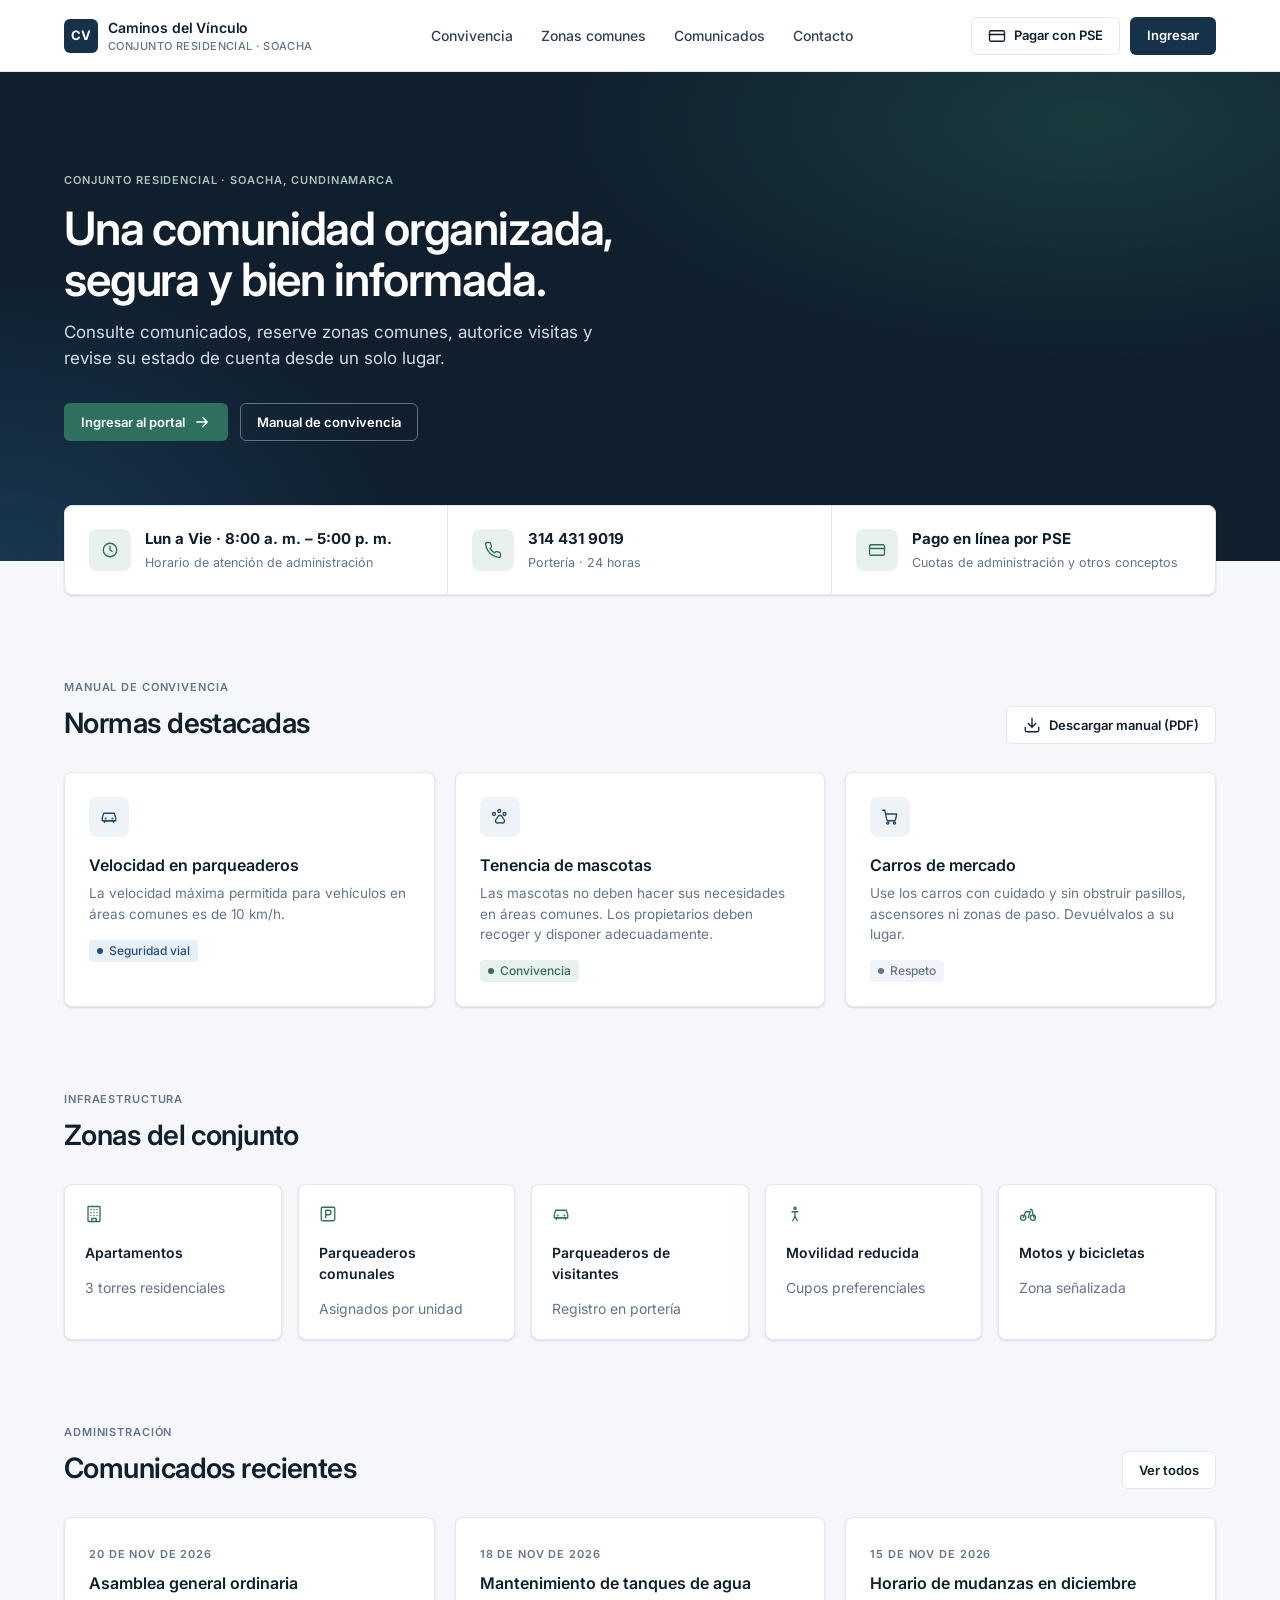
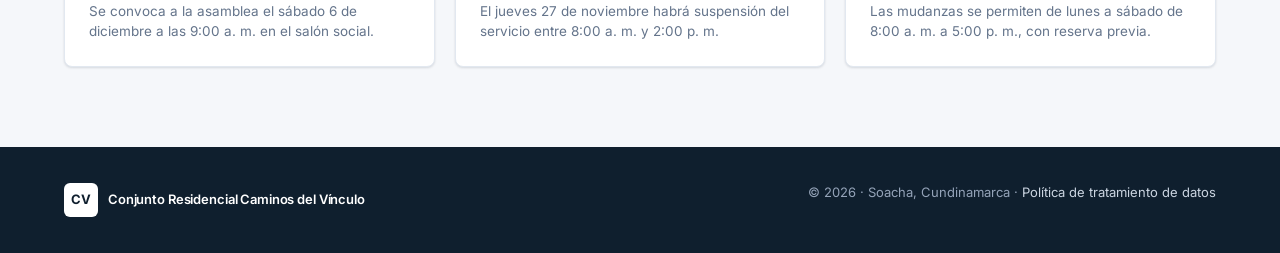
==== index.html @ a865f702 "Portal web Caminos del Vínculo - Fase 1 (frontend por roles, alineado ISO)" ====
<!DOCTYPE html>
<html lang="es">
<head>
<meta charset="utf-8"><meta name="viewport" content="width=device-width,initial-scale=1">
<title>Conjunto Residencial Caminos del Vínculo · Soacha</title>
<link rel="stylesheet" href="assets/styles.css">
</head>
<body><a class="skip" href="#contenido">Saltar al contenido</a>
<header class="pub-nav">
  <a class="logo" href="index.html"><span class="mark">CV</span><span>Caminos del Vínculo<small>Conjunto residencial · Soacha</small></span></a>
  <nav aria-label="Secciones"><a href="#normas">Convivencia</a><a href="#areas">Zonas comunes</a><a href="#comunicados">Comunicados</a><a href="#contacto">Contacto</a></nav>
  <div class="toolbar"><a class="btn btn-ghost" href="#pse"><i data-i="card"></i>Pagar con PSE</a><a class="btn btn-primary" href="login.html">Ingresar</a></div>
</header>

<main id="contenido"><section class="hero">
  <span class="eyebrow">Conjunto Residencial · Soacha, Cundinamarca</span>
  <h1>Una comunidad organizada, segura y bien informada.</h1>
  <p>Consulte comunicados, reserve zonas comunes, autorice visitas y revise su estado de cuenta desde un solo lugar.</p>
  <div class="cta"><a class="btn btn-accent" href="login.html">Ingresar al portal <i data-i="arrow"></i></a><a class="btn btn-ghost" href="#normas">Manual de convivencia</a></div>
</section>

<div class="info-strip card" id="contacto">
  <div><span class="ic"><i data-i="clock"></i></span><div><b>Lun a Vie · 8:00 a. m. – 5:00 p. m.</b><span>Horario de atención de administración</span></div></div>
  <div><span class="ic"><i data-i="phone"></i></span><div><b>314 431 9019</b><span>Portería · 24 horas</span></div></div>
  <div id="pse"><span class="ic"><i data-i="card"></i></span><div><b>Pago en línea por PSE</b><span>Cuotas de administración y otros conceptos</span></div></div>
</div>

<section class="sec" id="normas">
  <div class="sec-h"><div><span class="eyebrow">Manual de convivencia</span><h2>Normas destacadas</h2></div><a class="btn btn-ghost" href="#"><i data-i="download"></i>Descargar manual (PDF)</a></div>
  <div class="cards-3">
    <div class="card rule"><div class="ic"><i data-i="car"></i></div><h4>Velocidad en parqueaderos</h4><p>La velocidad máxima permitida para vehículos en áreas comunes es de 10 km/h.</p><span class="tag t-info">Seguridad vial</span></div>
    <div class="card rule"><div class="ic"><i data-i="paw"></i></div><h4>Tenencia de mascotas</h4><p>Las mascotas no deben hacer sus necesidades en áreas comunes. Los propietarios deben recoger y disponer adecuadamente.</p><span class="tag t-ok">Convivencia</span></div>
    <div class="card rule"><div class="ic"><i data-i="cart"></i></div><h4>Carros de mercado</h4><p>Use los carros con cuidado y sin obstruir pasillos, ascensores ni zonas de paso. Devuélvalos a su lugar.</p><span class="tag t-neutral">Respeto</span></div>
  </div>
</section>

<section class="sec" id="areas">
  <div class="sec-h"><div><span class="eyebrow">Infraestructura</span><h2>Zonas del conjunto</h2></div></div>
  <div class="areas">
    <div class="card area"><span class="ic"><i data-i="building"></i></span><b>Apartamentos</b><span class="muted">3 torres residenciales</span></div>
    <div class="card area"><span class="ic"><i data-i="parking"></i></span><b>Parqueaderos comunales</b><span class="muted">Asignados por unidad</span></div>
    <div class="card area"><span class="ic"><i data-i="car"></i></span><b>Parqueaderos de visitantes</b><span class="muted">Registro en portería</span></div>
    <div class="card area"><span class="ic"><i data-i="access"></i></span><b>Movilidad reducida</b><span class="muted">Cupos preferenciales</span></div>
    <div class="card area"><span class="ic"><i data-i="bike"></i></span><b>Motos y bicicletas</b><span class="muted">Zona señalizada</span></div>
  </div>
</section>

<section class="sec" id="comunicados">
  <div class="sec-h"><div><span class="eyebrow">Administración</span><h2>Comunicados recientes</h2></div><a class="btn btn-ghost" href="login.html">Ver todos</a></div>
  <div class="cards-3" id="com"></div>
</section>

</main><footer class="foot">
  <a class="logo" href="index.html"><span class="mark">CV</span><span>Conjunto Residencial Caminos del Vínculo</span></a>
  <span>© 2026 · Soacha, Cundinamarca · <a href="politica-datos.html" style="color:#cbd5e1">Política de tratamiento de datos</a></span>
</footer>
<script src="assets/icons.js"></script>
<script src="assets/data.js"></script>
<script>
document.getElementById('com').innerHTML = DB.get('comunicados').slice(0,3).map(c =>
  `<div class="card rule"><span class="eyebrow">${fmt.date(c.fecha)}</span><h4 style="margin-top:8px">${c.titulo}</h4><p>${c.cuerpo}</p></div>`).join('');
</script>
</body>
</html>
---- assets/styles.css ----
/* Caminos del Vínculo · Sistema visual de los prototipos
   Paleta sobria: azul petróleo + verde salvia como acento, neutros fríos. */
@import url('https://fonts.googleapis.com/css2?family=Inter:wght@400;500;600;700&display=swap');
:root{
  --ink:#0f1f2e; --ink-2:#334155; --muted:#64748b; --line:#e2e8f0; --bg:#f5f7fa; --card:#fff;
  --brand:#16324a; --brand-2:#1f4766; --accent:#2f6f5e; --accent-soft:#e8f1ee;
  --warn:#9a6b12; --warn-soft:#fbf3e2; --danger:#9b2c2c; --danger-soft:#fbeaea; --info:#1f4f8a; --info-soft:#e8eff8;
  --r:8px; --shadow:0 1px 2px rgba(15,31,46,.06),0 1px 3px rgba(15,31,46,.08);
}
*{box-sizing:border-box;margin:0;padding:0}
body{font-family:Inter,system-ui,-apple-system,"Segoe UI",Roboto,sans-serif;color:var(--ink);background:var(--bg);font-size:14px;line-height:1.5;-webkit-font-smoothing:antialiased}
a{color:inherit;text-decoration:none}
.ico{width:18px;height:18px;stroke:currentColor;fill:none;stroke-width:1.75;stroke-linecap:round;stroke-linejoin:round;flex:none}
.logo{display:flex;align-items:center;gap:10px;font-weight:600;letter-spacing:-.01em}
.logo .mark{width:34px;height:34px;border-radius:6px;background:var(--brand);color:#fff;display:grid;place-items:center;font-size:13px;font-weight:700;letter-spacing:.02em}
.logo small{display:block;font-weight:500;font-size:11px;color:var(--muted);letter-spacing:.04em;text-transform:uppercase}
.btn{display:inline-flex;align-items:center;justify-content:center;gap:8px;height:38px;padding:0 16px;border-radius:6px;font:600 13px/1 Inter,sans-serif;border:1px solid transparent;cursor:pointer}
.btn-primary{background:var(--brand);color:#fff}.btn-primary:hover{background:var(--brand-2)}
.btn-accent{background:var(--accent);color:#fff}
.btn-ghost{background:#fff;color:var(--ink);border-color:var(--line)}
.card{background:var(--card);border:1px solid var(--line);border-radius:var(--r);box-shadow:var(--shadow)}
.card-h{display:flex;align-items:center;justify-content:space-between;padding:16px 20px;border-bottom:1px solid var(--line)}
.card-h h3{font-size:15px;font-weight:600}
.card-b{padding:20px}
.eyebrow{font-size:11px;font-weight:600;letter-spacing:.08em;text-transform:uppercase;color:var(--muted)}
.field{display:flex;flex-direction:column;gap:6px;margin-bottom:14px}
.field label{font-size:12px;font-weight:600;color:var(--ink-2)}
.input,select,textarea{height:38px;border:1px solid var(--line);border-radius:6px;padding:0 12px;font:400 14px Inter,sans-serif;color:var(--ink);background:#fff;width:100%}
textarea{height:84px;padding:10px 12px;resize:none}
.input:focus,select:focus,textarea:focus{outline:2px solid #bcd3e6;border-color:var(--brand-2)}
table{width:100%;border-collapse:collapse}
th{font-size:11px;font-weight:600;letter-spacing:.06em;text-transform:uppercase;color:var(--muted);text-align:left;padding:10px 20px;background:#f8fafc;border-bottom:1px solid var(--line)}
td{padding:12px 20px;border-bottom:1px solid var(--line);font-size:13px;color:var(--ink-2)}
tr:last-child td{border-bottom:0}
td.id{font-weight:600;color:var(--ink);font-variant-numeric:tabular-nums}
.tag{display:inline-flex;align-items:center;gap:6px;height:22px;padding:0 8px;border-radius:4px;font-size:12px;font-weight:500}
.tag::before{content:"";width:6px;height:6px;border-radius:50%;background:currentColor}
.t-ok{background:var(--accent-soft);color:var(--accent)}.t-warn{background:var(--warn-soft);color:var(--warn)}
.t-bad{background:var(--danger-soft);color:var(--danger)}.t-info{background:var(--info-soft);color:var(--info)}
.t-neutral{background:#f1f5f9;color:var(--muted)}

/* ---------- App shell (paneles internos) ---------- */
.app{display:grid;grid-template-columns:248px 1fr;min-height:100vh}
.side{background:var(--brand);color:#cbd8e4;display:flex;flex-direction:column;padding:20px 14px;position:sticky;top:0;height:100vh;overflow-y:auto}
.side .logo{color:#fff;padding:0 6px 20px;border-bottom:1px solid rgba(255,255,255,.1)}
.side .logo .mark{background:#fff;color:var(--brand)}.side .logo small{color:#93a9bd}
.nav-group{margin-top:18px}
.nav-group p{font-size:10.5px;font-weight:600;letter-spacing:.1em;text-transform:uppercase;color:#7f97ad;padding:0 10px 6px}
.nav a{display:flex;align-items:center;gap:10px;padding:8px 10px;border-radius:6px;font-size:13px;font-weight:500}
.nav a:hover{background:rgba(255,255,255,.06);color:#fff}
.nav a.on{background:rgba(255,255,255,.12);color:#fff}
.nav a .n{margin-left:auto;font-size:11px;background:rgba(255,255,255,.14);color:#fff;border-radius:10px;padding:1px 7px}
.side .me{margin-top:auto;display:flex;align-items:center;gap:10px;padding:14px 8px 0;border-top:1px solid rgba(255,255,255,.1)}
.avatar{width:34px;height:34px;border-radius:50%;background:#2c5878;color:#fff;display:grid;place-items:center;font-size:12px;font-weight:600}
.me b{display:block;color:#fff;font-size:13px;font-weight:600}.me span{font-size:12px;color:#93a9bd}
.main{display:flex;flex-direction:column;min-width:0}
.top{height:64px;background:#fff;border-bottom:1px solid var(--line);display:flex;align-items:center;justify-content:space-between;padding:0 28px}
.crumb{font-size:13px;color:var(--muted)}.crumb b{color:var(--ink);font-weight:600}
.top .tools{display:flex;align-items:center;gap:12px}
.search{display:flex;align-items:center;gap:8px;height:36px;width:280px;border:1px solid var(--line);border-radius:6px;padding:0 12px;color:var(--muted);font-size:13px}
.iconbtn{width:36px;height:36px;border:1px solid var(--line);border-radius:6px;display:grid;place-items:center;color:var(--ink-2);position:relative}
.iconbtn .dot{position:absolute;top:7px;right:8px;width:7px;height:7px;border-radius:50%;background:#c2410c;border:2px solid #fff}
.content{padding:28px;display:flex;flex-direction:column;gap:20px}
.page-h{display:flex;align-items:flex-end;justify-content:space-between}
.page-h h1{font-size:22px;font-weight:600;letter-spacing:-.015em}
.page-h p{color:var(--muted);margin-top:2px}
.kpis{display:grid;grid-template-columns:repeat(4,1fr);gap:16px}
.kpi{padding:18px 20px}
.kpi .lbl{display:flex;align-items:center;justify-content:space-between;color:var(--muted);font-size:12.5px;font-weight:500}
.kpi .val{font-size:26px;font-weight:600;letter-spacing:-.02em;margin-top:6px;font-variant-numeric:tabular-nums}
.kpi .sub{font-size:12px;color:var(--muted);margin-top:2px}.kpi .sub b{color:var(--accent);font-weight:600}
.grid-2{display:grid;grid-template-columns:1.6fr 1fr;gap:20px}
.grid-2e{display:grid;grid-template-columns:1fr 1fr;gap:20px}
.list li{list-style:none;display:flex;gap:12px;padding:14px 20px;border-bottom:1px solid var(--line)}
.list li:last-child{border-bottom:0}
.list .ic{width:34px;height:34px;border-radius:6px;background:#f1f5f9;color:var(--brand-2);display:grid;place-items:center;flex:none}
.list b{font-size:13.5px;font-weight:600;display:block}.list span{font-size:12.5px;color:var(--muted)}
.list .r{margin-left:auto;text-align:right;white-space:nowrap}
.muted{color:var(--muted)}
.bar{height:6px;background:#eef2f6;border-radius:3px;overflow:hidden}.bar i{display:block;height:100%;background:var(--accent)}

/* ---------- Sitio público ---------- */
.pub-nav{height:72px;background:#fff;border-bottom:1px solid var(--line);display:flex;align-items:center;justify-content:space-between;padding:0 64px}
.pub-nav nav{display:flex;gap:28px;font-size:14px;font-weight:500;color:var(--ink-2)}
.hero{background:radial-gradient(900px 400px at 85% 10%,rgba(47,111,94,.35),transparent 60%),radial-gradient(700px 500px at 0% 100%,rgba(31,71,102,.6),transparent 60%),var(--ink);color:#fff;padding:96px 64px 120px}
.hero .eyebrow{color:#a9c4b9}
.hero h1{font-size:46px;line-height:1.1;font-weight:600;letter-spacing:-.025em;max-width:640px;margin:14px 0 16px}
.hero p{font-size:17px;color:#d3dde6;max-width:540px}
.hero .cta{display:flex;gap:12px;margin-top:32px}
.hero .btn-ghost{background:transparent;color:#fff;border-color:rgba(255,255,255,.35)}
.info-strip{margin:-56px 64px 0;display:grid;grid-template-columns:repeat(3,1fr);position:relative}
.info-strip>div{display:flex;gap:14px;align-items:center;padding:22px 24px;border-right:1px solid var(--line)}
.info-strip>div:last-child{border-right:0}
.info-strip .ic{width:42px;height:42px;border-radius:8px;background:var(--accent-soft);color:var(--accent);display:grid;place-items:center}
.info-strip b{display:block;font-size:15px}.info-strip span{font-size:12.5px;color:var(--muted)}
.sec{padding:80px 64px 0}
.sec-h{display:flex;justify-content:space-between;align-items:flex-end;margin-bottom:28px}
.sec-h h2{font-size:28px;font-weight:600;letter-spacing:-.02em;margin-top:6px}
.cards-3{display:grid;grid-template-columns:repeat(3,1fr);gap:20px}
.rule{padding:24px}
.rule .ic{width:40px;height:40px;border-radius:8px;background:#eef3f8;color:var(--brand-2);display:grid;place-items:center;margin-bottom:16px}
.rule h4{font-size:16px;font-weight:600;margin-bottom:6px}.rule p{color:var(--muted);font-size:13.5px}
.rule .tag{margin-top:16px}
.areas{display:grid;grid-template-columns:repeat(5,1fr);gap:16px}
.area{padding:20px;display:flex;flex-direction:column;gap:14px}
.area .ic{color:var(--accent)}.area b{font-size:14px;font-weight:600}
.foot{margin-top:80px;background:var(--ink);color:#94a3b8;padding:36px 64px;display:flex;justify-content:space-between;font-size:13px}
.foot .logo{color:#fff}.foot .logo .mark{background:#fff;color:var(--ink)}

/* ---------- Login ---------- */
.auth{display:grid;grid-template-columns:1.05fr 1fr;min-height:100vh}
.auth-aside{background:radial-gradient(700px 400px at 100% 0%,rgba(47,111,94,.35),transparent 60%),linear-gradient(160deg,var(--brand),var(--ink));color:#fff;padding:48px 56px;display:flex;flex-direction:column;justify-content:space-between}
.auth-aside .logo{color:#fff}.auth-aside .logo .mark{background:#fff;color:var(--brand)}.auth-aside .logo small{color:#93a9bd}
.auth-aside h2{font-size:34px;line-height:1.15;font-weight:600;letter-spacing:-.02em;max-width:460px}
.auth-aside ul{margin-top:28px;display:flex;flex-direction:column;gap:14px}
.auth-aside li{list-style:none;display:flex;gap:12px;align-items:center;color:#d3dde6;font-size:14.5px}
.auth-aside li .ico{color:#9cc7b8}
.auth-form{display:flex;align-items:center;justify-content:center;background:#fff;padding:48px}
.auth-form form{width:100%;max-width:380px}
.auth-form h1{font-size:24px;font-weight:600;letter-spacing:-.015em}
.roles{display:grid;grid-template-columns:repeat(4,1fr);gap:6px;background:#f1f5f9;padding:4px;border-radius:8px;margin:24px 0 20px}
.roles span{text-align:center;font-size:12px;font-weight:600;color:var(--muted);padding:7px 0;border-radius:6px}
.roles span.on{background:#fff;color:var(--ink);box-shadow:var(--shadow)}
.row{display:flex;justify-content:space-between;align-items:center;font-size:13px;margin:4px 0 22px}
.row a{color:var(--brand-2);font-weight:600}
.chk{display:flex;gap:8px;align-items:center;color:var(--ink-2)}
.chk i{width:16px;height:16px;border-radius:4px;background:var(--brand);display:grid;place-items:center}
.secure{display:flex;gap:8px;align-items:center;justify-content:center;margin-top:28px;font-size:12px;color:var(--muted)}

/* ---------- Componentes de la app ---------- */
.form-grid{display:grid;grid-template-columns:1fr 1fr;gap:0 16px}.form-grid .full{grid-column:1/-1}
.toolbar{display:flex;gap:10px;align-items:center}
.toolbar select,.toolbar .input{height:34px;width:auto;font-size:13px}
.empty{padding:56px 20px;text-align:center;color:var(--muted)}
.empty .ic{width:48px;height:48px;border-radius:10px;background:#f1f5f9;color:var(--brand-2);display:grid;place-items:center;margin:0 auto 14px}
.empty h3{color:var(--ink);font-size:16px;font-weight:600;margin-bottom:4px}
.toast{position:fixed;right:24px;bottom:24px;background:var(--ink);color:#fff;padding:12px 16px;border-radius:8px;font-size:13px;display:flex;gap:10px;align-items:center;box-shadow:0 8px 24px rgba(0,0,0,.18);transform:translateY(120%);transition:.25s;z-index:50}
.toast.show{transform:none}.toast .ico{color:#9cc7b8}
.modal-bg{position:fixed;inset:0;background:rgba(15,31,46,.45);display:none;align-items:center;justify-content:center;z-index:40}
.modal-bg.open{display:flex}
.modal{width:520px;max-width:92vw}
.tabs{display:flex;gap:4px;border-bottom:1px solid var(--line);padding:0 20px}
.tabs a{padding:12px 4px;margin-right:18px;font-size:13px;font-weight:500;color:var(--muted);border-bottom:2px solid transparent;margin-bottom:-1px}
.tabs a.on{color:var(--ink);border-color:var(--brand)}
.link{color:var(--brand-2);font-weight:600;font-size:13px;cursor:pointer}
.btn-sm{height:30px;padding:0 10px;font-size:12px}
.stat-row{display:flex;justify-content:space-between;padding:10px 0;border-bottom:1px dashed var(--line);font-size:13px}.stat-row:last-child{border:0}
.stat-row b{font-variant-numeric:tabular-nums}
.notice{display:flex;gap:12px;padding:14px 16px;border-radius:8px;background:var(--info-soft);color:var(--info);font-size:13px}
.notice.warn{background:var(--warn-soft);color:var(--warn)}
.welcome{background:linear-gradient(120deg,var(--brand),var(--brand-2));color:#fff;border:0}
.welcome .card-b{display:flex;justify-content:space-between;align-items:center;padding:24px 28px}
.welcome h2{font-size:20px;font-weight:600}.welcome p{color:#c9d7e3;margin-top:4px}
.welcome .btn-ghost{background:rgba(255,255,255,.1);color:#fff;border-color:rgba(255,255,255,.25)}
.qa{display:grid;grid-template-columns:repeat(4,1fr);gap:16px}
.qa a{padding:18px;display:flex;flex-direction:column;gap:12px}
.qa a:hover{border-color:#b8c7d6}
.qa .ic{width:38px;height:38px;border-radius:8px;background:var(--accent-soft);color:var(--accent);display:grid;place-items:center}
.qa b{font-size:14px;font-weight:600}.qa span{font-size:12.5px;color:var(--muted)}
@media (max-width:900px){
  .app{grid-template-columns:1fr}.side{display:none}.kpis,.qa{grid-template-columns:1fr 1fr}.grid-2,.grid-2e,.form-grid{grid-template-columns:1fr}
  .auth{grid-template-columns:1fr}.auth-aside{display:none}.search{display:none}
  .pub-nav,.hero,.sec,.foot{padding-left:20px;padding-right:20px}.pub-nav nav{display:none}
  .info-strip{margin:-40px 20px 0;grid-template-columns:1fr}.info-strip>div{border-right:0;border-bottom:1px solid var(--line)}
  .cards-3,.areas{grid-template-columns:1fr 1fr}.hero h1{font-size:34px}
}

/* ---------- Accesibilidad y pie de página de la app ---------- */
.skip{position:absolute;left:-999px;top:8px;background:#fff;color:var(--ink);padding:10px 14px;border-radius:6px;z-index:100;font-weight:600}
.skip:focus{left:8px}
:focus-visible{outline:2px solid #3b82c4;outline-offset:2px}
.side :focus-visible{outline-color:#9cc7b8}
.app-foot{margin-top:auto;padding:16px 28px;border-top:1px solid var(--line);display:flex;justify-content:space-between;font-size:12px;color:var(--muted)}
.app-foot a{color:var(--brand-2);font-weight:500}
.content:focus{outline:none}
@media (prefers-reduced-motion:reduce){*{transition:none!important}}
/* ---------- Ficha del inmueble y asambleas ---------- */
.facts{display:grid;grid-template-columns:repeat(4,1fr);border-top:1px solid var(--line)}
.facts>div{padding:16px 20px;border-right:1px solid var(--line);border-bottom:1px solid var(--line)}
.facts>div:nth-child(4n){border-right:0}
.facts span{display:block;font-size:11.5px;color:var(--muted);font-weight:500;margin-bottom:3px}
.facts b{font-size:14px;font-weight:600;font-variant-numeric:tabular-nums}
.vote{padding:16px 20px;border-bottom:1px solid var(--line)}.vote:last-child{border:0}
.vote p{font-weight:600;margin-bottom:10px}
.vote .opts{display:flex;gap:8px}
.vote .opts button{height:32px;padding:0 14px;border:1px solid var(--line);border-radius:6px;background:#fff;font:500 13px Inter,sans-serif;cursor:pointer}
.vote .opts button.sel{background:var(--brand);border-color:var(--brand);color:#fff}
ol.agenda{padding:4px 20px 16px 40px;color:var(--ink-2)}ol.agenda li{padding:4px 0}
.chip-row{display:flex;gap:8px;flex-wrap:wrap}
.switch{display:flex;justify-content:space-between;align-items:center;padding:14px 20px;border-bottom:1px solid var(--line)}.switch:last-child{border:0}
.switch b{display:block;font-size:13.5px}.switch span{font-size:12.5px;color:var(--muted)}
.switch input{width:38px;height:22px;accent-color:var(--accent)}
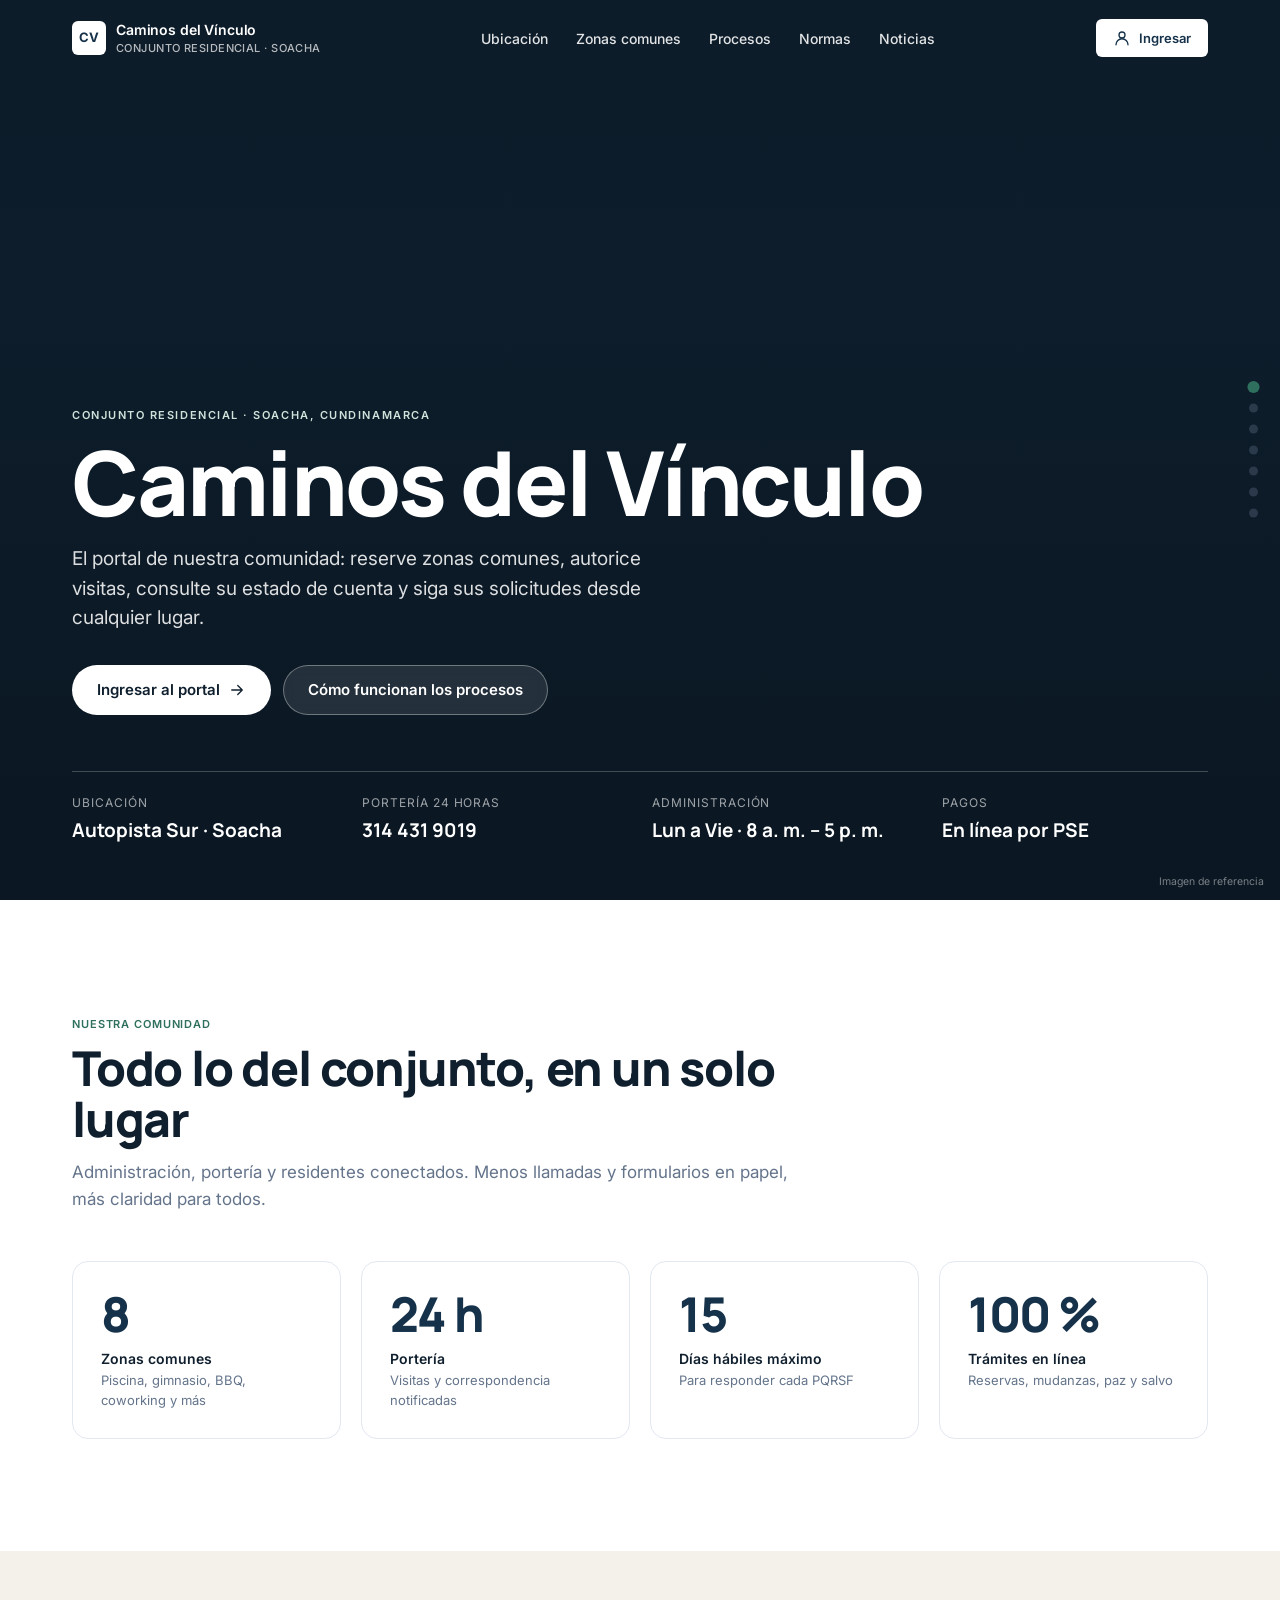
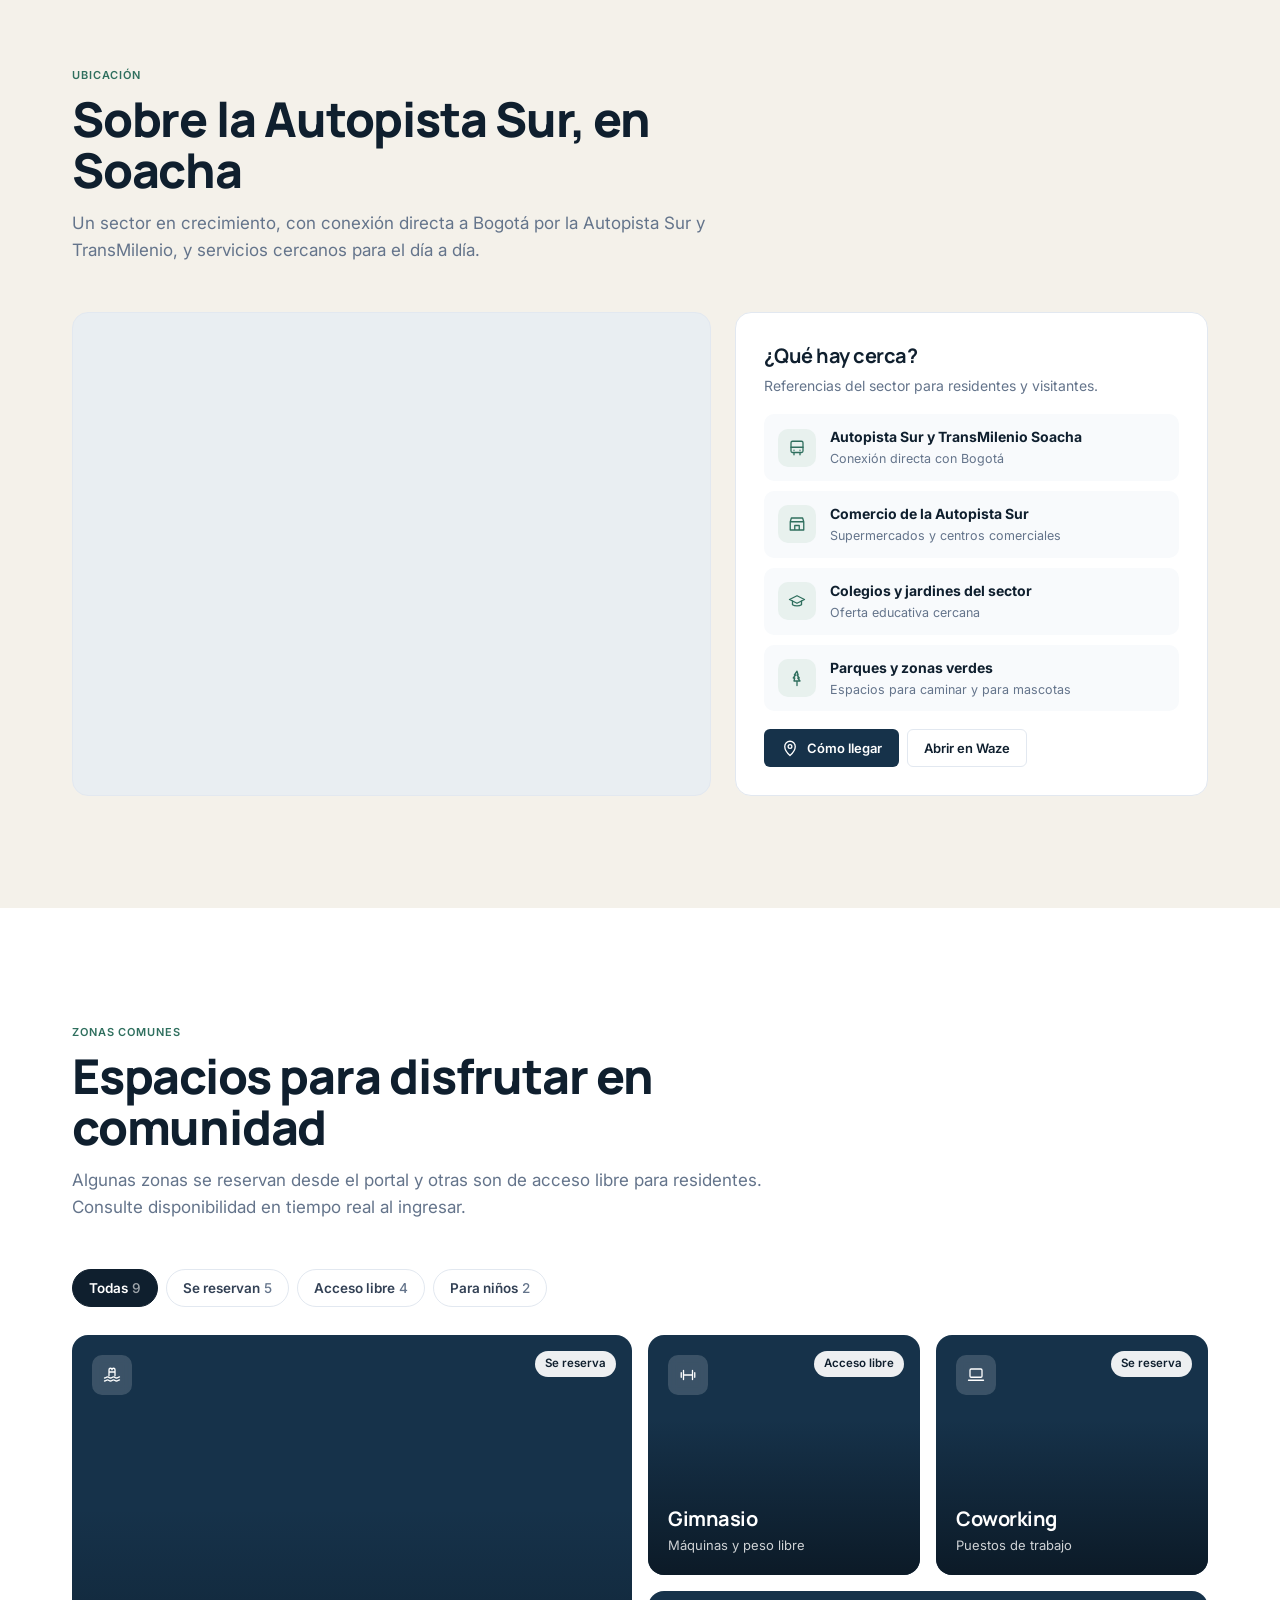
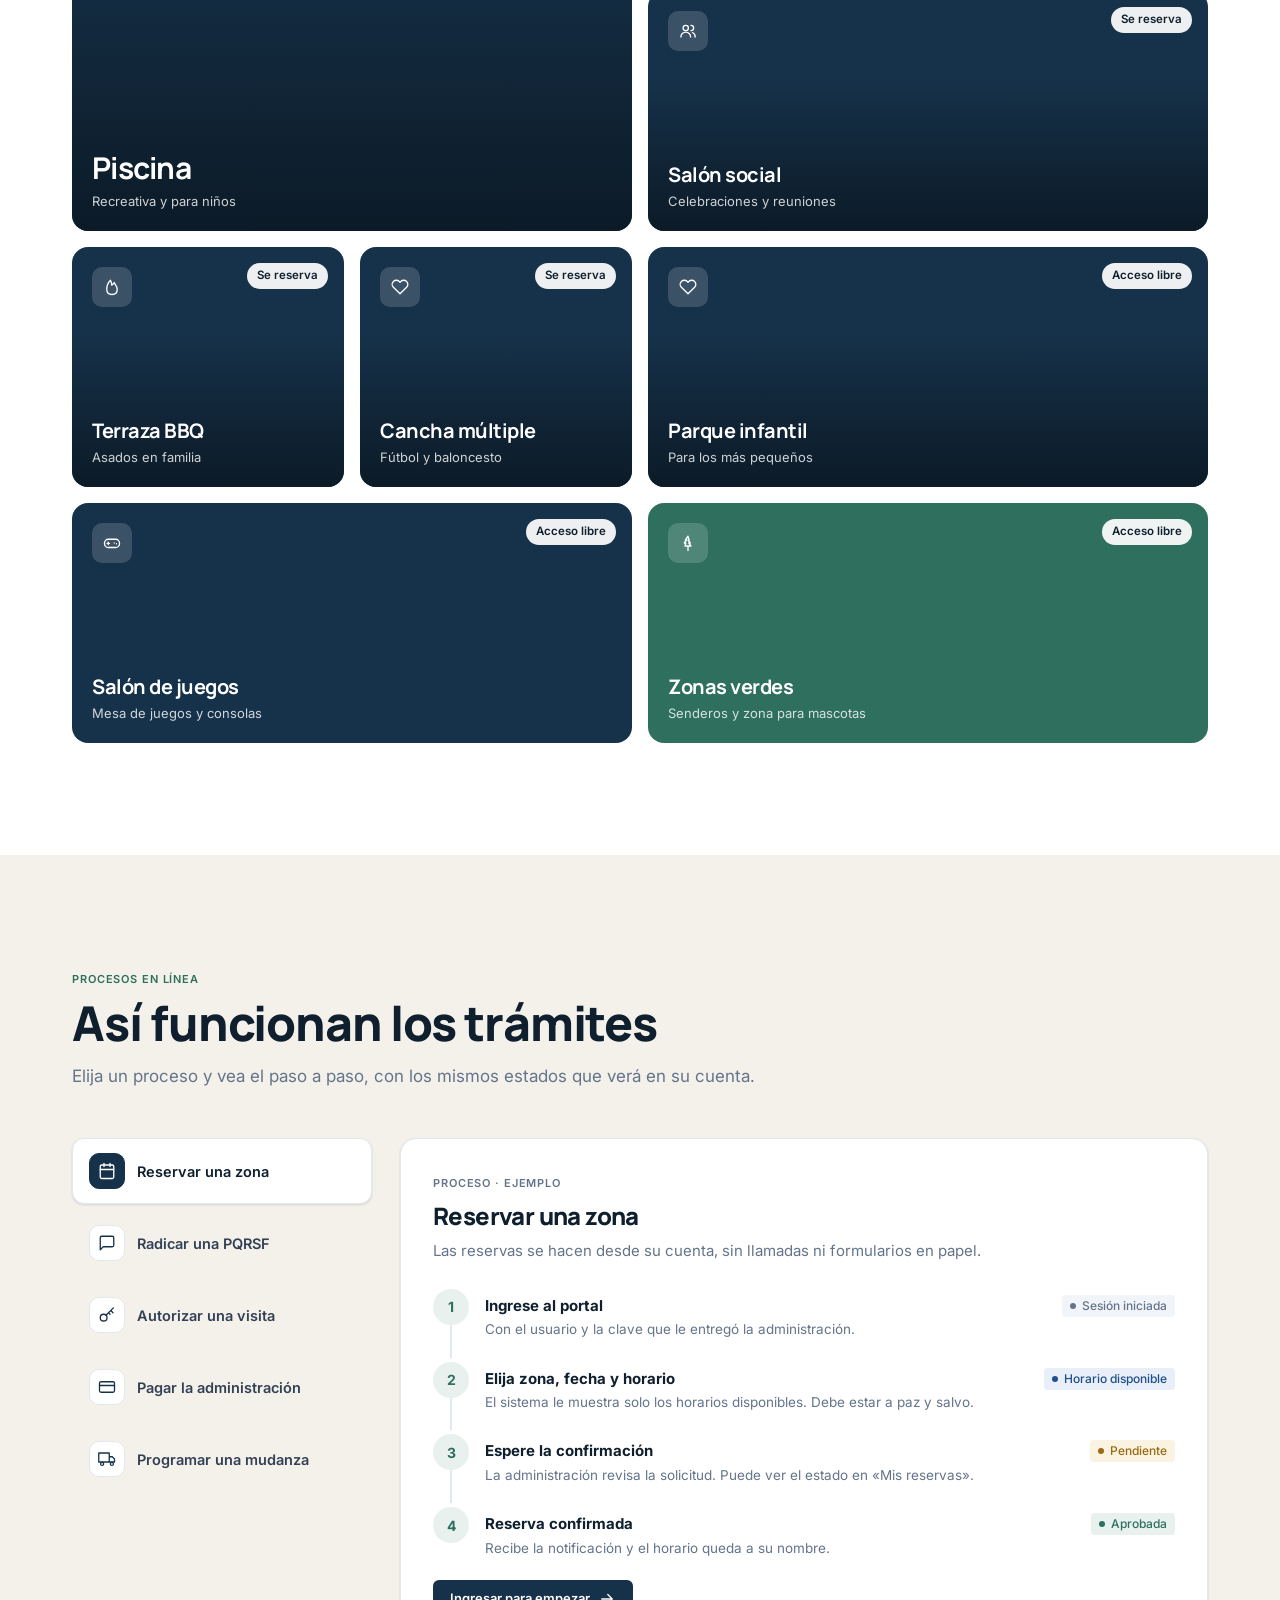
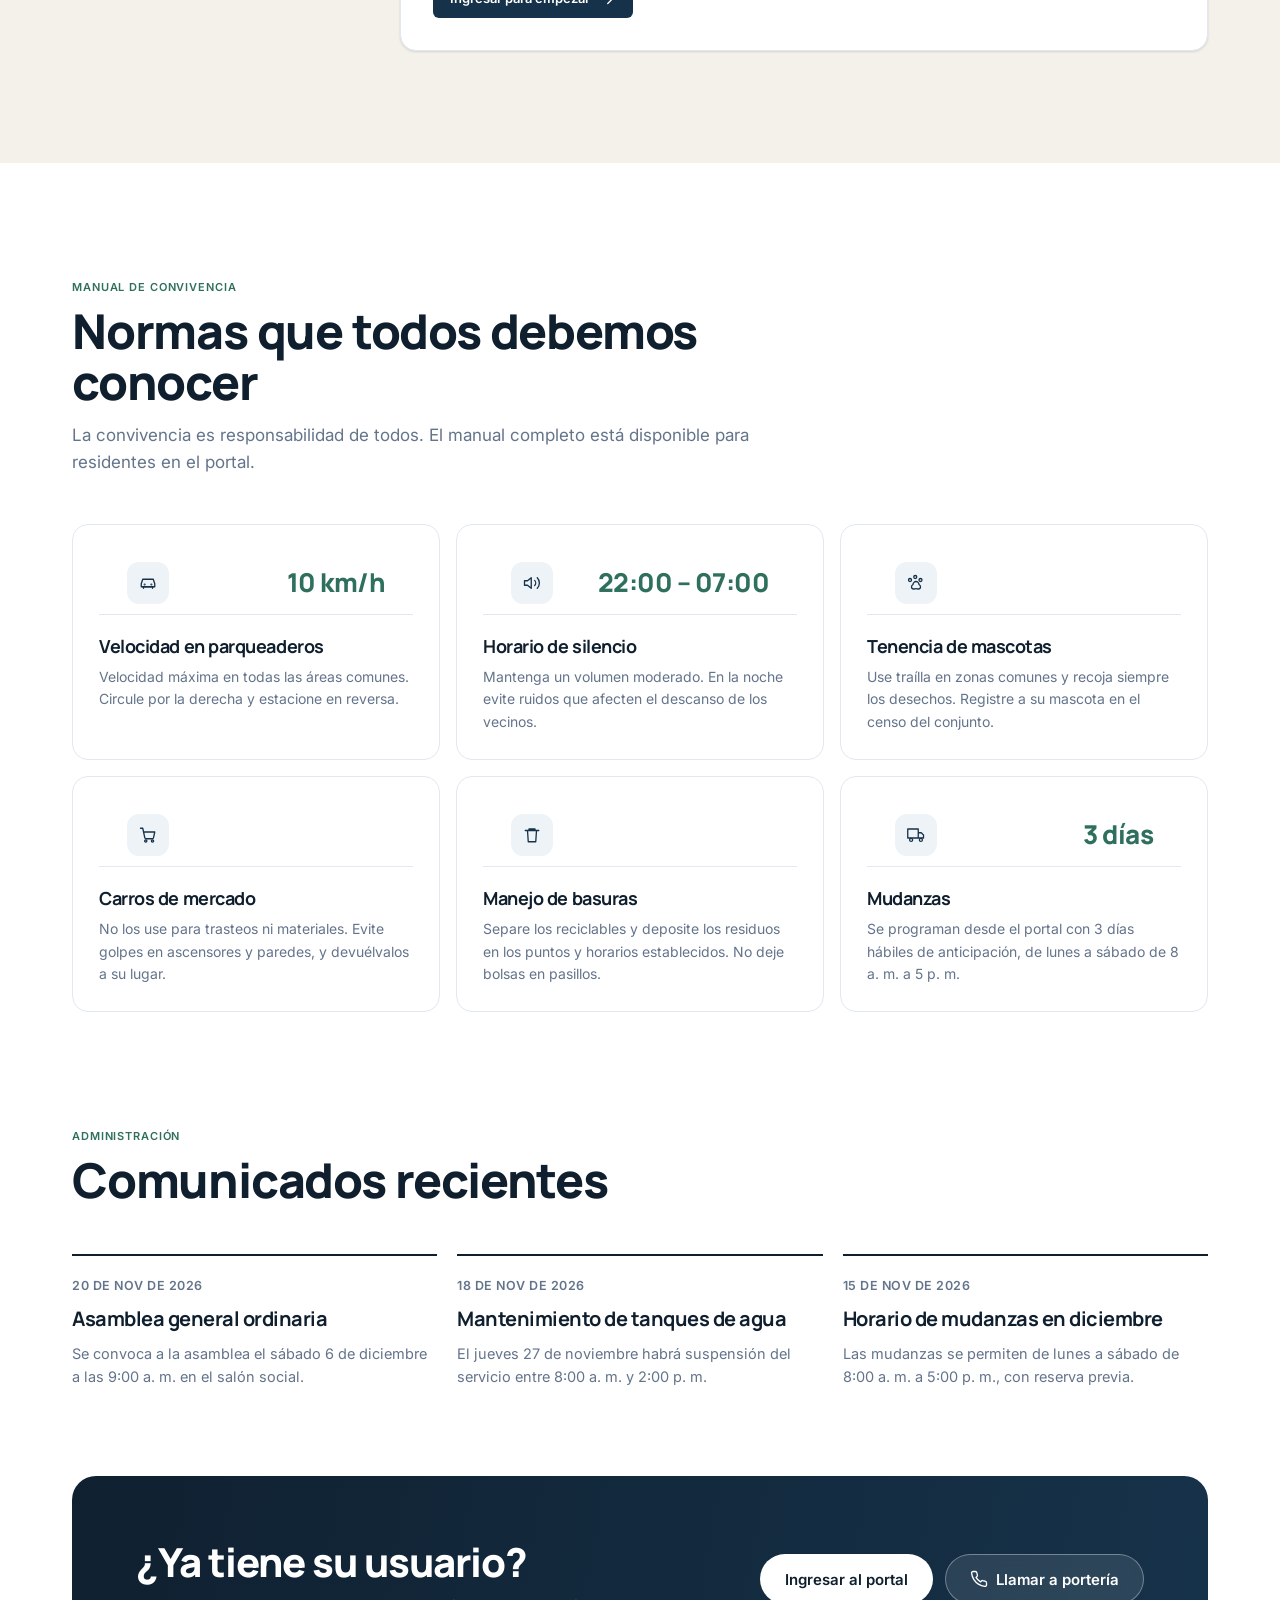
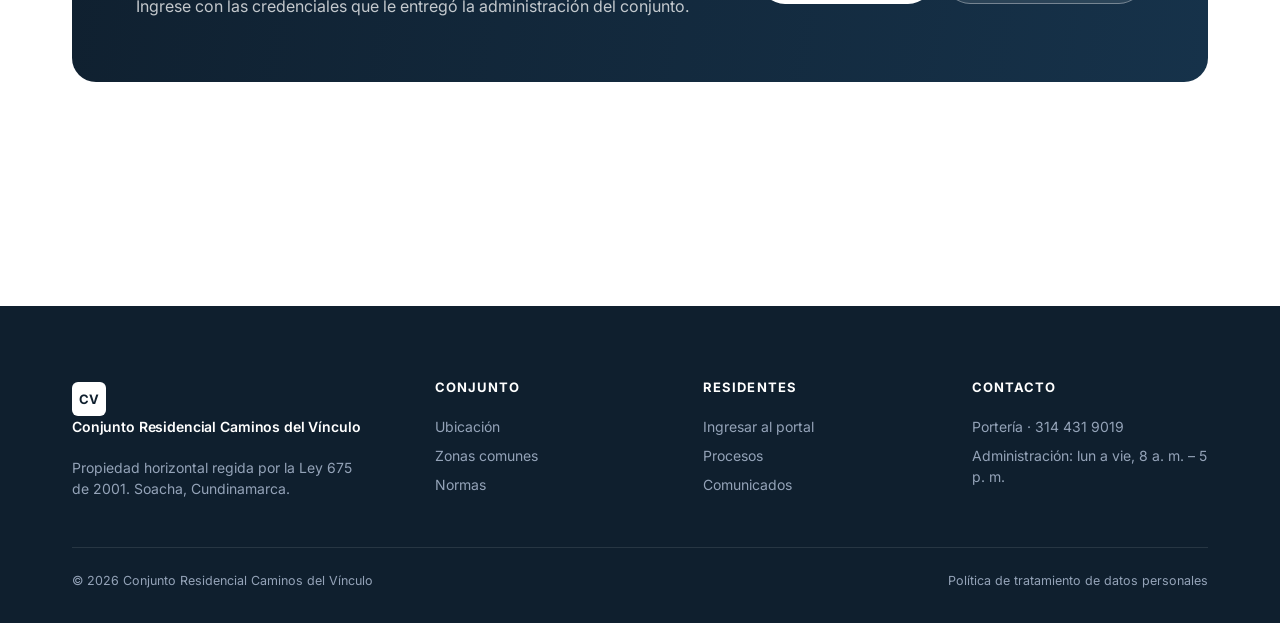
==== commit 72a2fcf7: "Nuevo inicio con portada fotográfica" ====
--- a/index.html
+++ b/index.html
@@ -3,62 +3,225 @@
 <head>
 <meta charset="utf-8"><meta name="viewport" content="width=device-width,initial-scale=1">
 <title>Conjunto Residencial Caminos del Vínculo · Soacha</title>
+<meta name="description" content="Portal del Conjunto Residencial Caminos del Vínculo en Soacha: zonas comunes, procesos en línea, normas de convivencia y comunicados de la administración.">
 <link rel="stylesheet" href="assets/styles.css">
+<link rel="stylesheet" href="assets/home.css">
 </head>
-<body><a class="skip" href="#contenido">Saltar al contenido</a>
-<header class="pub-nav">
-  <a class="logo" href="index.html"><span class="mark">CV</span><span>Caminos del Vínculo<small>Conjunto residencial · Soacha</small></span></a>
-  <nav aria-label="Secciones"><a href="#normas">Convivencia</a><a href="#areas">Zonas comunes</a><a href="#comunicados">Comunicados</a><a href="#contacto">Contacto</a></nav>
-  <div class="toolbar"><a class="btn btn-ghost" href="#pse"><i data-i="card"></i>Pagar con PSE</a><a class="btn btn-primary" href="login.html">Ingresar</a></div>
+<body class="home">
+<a class="skip" href="#contenido">Saltar al contenido</a>
+
+<header class="h-nav" id="hnav">
+  <div class="wrap">
+    <a class="logo" href="index.html"><span class="mark">CV</span><span>Caminos del Vínculo<small>Conjunto residencial · Soacha</small></span></a>
+    <nav aria-label="Secciones">
+      <a href="#ubicacion">Ubicación</a><a href="#zonas">Zonas comunes</a><a href="#procesos">Procesos</a><a href="#normas">Normas</a><a href="#noticias">Noticias</a>
+    </nav>
+    <a class="btn btn-in" href="login.html"><i data-i="user"></i>Ingresar</a>
+  </div>
 </header>
 
-<main id="contenido"><section class="hero">
-  <span class="eyebrow">Conjunto Residencial · Soacha, Cundinamarca</span>
-  <h1>Una comunidad organizada, segura y bien informada.</h1>
-  <p>Consulte comunicados, reserve zonas comunes, autorice visitas y revise su estado de cuenta desde un solo lugar.</p>
-  <div class="cta"><a class="btn btn-accent" href="login.html">Ingresar al portal <i data-i="arrow"></i></a><a class="btn btn-ghost" href="#normas">Manual de convivencia</a></div>
-</section>
-
-<div class="info-strip card" id="contacto">
-  <div><span class="ic"><i data-i="clock"></i></span><div><b>Lun a Vie · 8:00 a. m. – 5:00 p. m.</b><span>Horario de atención de administración</span></div></div>
-  <div><span class="ic"><i data-i="phone"></i></span><div><b>314 431 9019</b><span>Portería · 24 horas</span></div></div>
-  <div id="pse"><span class="ic"><i data-i="card"></i></span><div><b>Pago en línea por PSE</b><span>Cuotas de administración y otros conceptos</span></div></div>
-</div>
-
-<section class="sec" id="normas">
-  <div class="sec-h"><div><span class="eyebrow">Manual de convivencia</span><h2>Normas destacadas</h2></div><a class="btn btn-ghost" href="#"><i data-i="download"></i>Descargar manual (PDF)</a></div>
-  <div class="cards-3">
-    <div class="card rule"><div class="ic"><i data-i="car"></i></div><h4>Velocidad en parqueaderos</h4><p>La velocidad máxima permitida para vehículos en áreas comunes es de 10 km/h.</p><span class="tag t-info">Seguridad vial</span></div>
-    <div class="card rule"><div class="ic"><i data-i="paw"></i></div><h4>Tenencia de mascotas</h4><p>Las mascotas no deben hacer sus necesidades en áreas comunes. Los propietarios deben recoger y disponer adecuadamente.</p><span class="tag t-ok">Convivencia</span></div>
-    <div class="card rule"><div class="ic"><i data-i="cart"></i></div><h4>Carros de mercado</h4><p>Use los carros con cuidado y sin obstruir pasillos, ascensores ni zonas de paso. Devuélvalos a su lugar.</p><span class="tag t-neutral">Respeto</span></div>
-  </div>
-</section>
-
-<section class="sec" id="areas">
-  <div class="sec-h"><div><span class="eyebrow">Infraestructura</span><h2>Zonas del conjunto</h2></div></div>
-  <div class="areas">
-    <div class="card area"><span class="ic"><i data-i="building"></i></span><b>Apartamentos</b><span class="muted">3 torres residenciales</span></div>
-    <div class="card area"><span class="ic"><i data-i="parking"></i></span><b>Parqueaderos comunales</b><span class="muted">Asignados por unidad</span></div>
-    <div class="card area"><span class="ic"><i data-i="car"></i></span><b>Parqueaderos de visitantes</b><span class="muted">Registro en portería</span></div>
-    <div class="card area"><span class="ic"><i data-i="access"></i></span><b>Movilidad reducida</b><span class="muted">Cupos preferenciales</span></div>
-    <div class="card area"><span class="ic"><i data-i="bike"></i></span><b>Motos y bicicletas</b><span class="muted">Zona señalizada</span></div>
-  </div>
-</section>
-
-<section class="sec" id="comunicados">
-  <div class="sec-h"><div><span class="eyebrow">Administración</span><h2>Comunicados recientes</h2></div><a class="btn btn-ghost" href="login.html">Ver todos</a></div>
-  <div class="cards-3" id="com"></div>
-</section>
-
-</main><footer class="foot">
-  <a class="logo" href="index.html"><span class="mark">CV</span><span>Conjunto Residencial Caminos del Vínculo</span></a>
-  <span>© 2026 · Soacha, Cundinamarca · <a href="politica-datos.html" style="color:#cbd5e1">Política de tratamiento de datos</a></span>
+<nav class="dots" aria-label="Ir a sección">
+  <a href="#inicio" aria-label="Inicio"></a><a href="#comunidad" aria-label="Comunidad"></a><a href="#ubicacion" aria-label="Ubicación"></a>
+  <a href="#zonas" aria-label="Zonas comunes"></a><a href="#procesos" aria-label="Procesos"></a><a href="#normas" aria-label="Normas"></a><a href="#noticias" aria-label="Noticias"></a>
+</nav>
+
+<main id="contenido">
+<section class="cover" id="inicio">
+  <div class="wrap">
+    <span class="eyebrow">Conjunto Residencial · Soacha, Cundinamarca</span>
+    <h1>Caminos del Vínculo</h1>
+    <p class="lead">El portal de nuestra comunidad: reserve zonas comunes, autorice visitas, consulte su estado de cuenta y siga sus solicitudes desde cualquier lugar.</p>
+    <div class="cta">
+      <a class="btn btn-lg btn-white" href="login.html">Ingresar al portal <i data-i="arrow"></i></a>
+      <a class="btn btn-lg btn-glass" href="#procesos">Cómo funcionan los procesos</a>
+    </div>
+    <div class="cover-facts">
+      <div><span>Ubicación</span><b>Autopista Sur · Soacha</b></div>
+      <div><span>Portería 24 horas</span><b>314 431 9019</b></div>
+      <div><span>Administración</span><b>Lun a Vie · 8 a. m. – 5 p. m.</b></div>
+      <div><span>Pagos</span><b>En línea por PSE</b></div>
+    </div>
+  </div>
+  <span class="credit">Imagen de referencia</span>
+</section>
+
+<section class="s" id="comunidad">
+  <div class="wrap">
+    <div class="s-h rv"><span class="eyebrow">Nuestra comunidad</span><h2>Todo lo del conjunto, en un solo lugar</h2>
+      <p>Administración, portería y residentes conectados. Menos llamadas y formularios en papel, más claridad para todos.</p></div>
+    <div class="stats rv">
+      <div class="stat"><b>8</b><span>Zonas comunes</span><small>Piscina, gimnasio, BBQ, coworking y más</small></div>
+      <div class="stat"><b>24 h</b><span>Portería</span><small>Visitas y correspondencia notificadas</small></div>
+      <div class="stat"><b>15</b><span>Días hábiles máximo</span><small>Para responder cada PQRSF</small></div>
+      <div class="stat"><b>100 %</b><span>Trámites en línea</span><small>Reservas, mudanzas, paz y salvo</small></div>
+    </div>
+  </div>
+</section>
+
+<section class="s alt" id="ubicacion">
+  <div class="wrap">
+    <div class="s-h rv"><span class="eyebrow">Ubicación</span><h2>Sobre la Autopista Sur, en Soacha</h2>
+      <p>Un sector en crecimiento, con conexión directa a Bogotá por la Autopista Sur y TransMilenio, y servicios cercanos para el día a día.</p></div>
+    <div class="loc rv">
+      <div class="map"><iframe title="Mapa de ubicación del conjunto" loading="lazy" referrerpolicy="no-referrer-when-downgrade"
+        src="https://maps.google.com/maps?q=4.570868,-74.297333&z=15&output=embed"></iframe></div>
+      <div class="near">
+        <h3>¿Qué hay cerca?</h3><p class="muted">Referencias del sector para residentes y visitantes.</p>
+        <ul>
+          <li><span class="ic"><i data-i="bus"></i></span><div><b>Autopista Sur y TransMilenio Soacha</b><span>Conexión directa con Bogotá</span></div></li>
+          <li><span class="ic"><i data-i="store"></i></span><div><b>Comercio de la Autopista Sur</b><span>Supermercados y centros comerciales</span></div></li>
+          <li><span class="ic"><i data-i="school"></i></span><div><b>Colegios y jardines del sector</b><span>Oferta educativa cercana</span></div></li>
+          <li><span class="ic"><i data-i="tree"></i></span><div><b>Parques y zonas verdes</b><span>Espacios para caminar y para mascotas</span></div></li>
+        </ul>
+        <div class="acts">
+          <a class="btn btn-primary" target="_blank" rel="noopener" href="https://www.google.com/maps/dir/?api=1&destination=4.570868,-74.297333"><i data-i="pin"></i>Cómo llegar</a>
+          <a class="btn btn-ghost" target="_blank" rel="noopener" href="https://waze.com/ul?ll=4.570868,-74.297333&navigate=yes">Abrir en Waze</a>
+        </div>
+      </div>
+    </div>
+  </div>
+</section>
+
+<section class="s" id="zonas">
+  <div class="wrap">
+    <div class="s-h rv"><span class="eyebrow">Zonas comunes</span><h2>Espacios para disfrutar en comunidad</h2>
+      <p>Algunas zonas se reservan desde el portal y otras son de acceso libre para residentes. Consulte disponibilidad en tiempo real al ingresar.</p></div>
+    <div class="chips rv" role="toolbar" aria-label="Filtrar zonas" id="chips"></div>
+    <div class="zones rv" id="zones"></div>
+  </div>
+</section>
+
+<section class="s alt" id="procesos">
+  <div class="wrap">
+    <div class="s-h rv"><span class="eyebrow">Procesos en línea</span><h2>Así funcionan los trámites</h2>
+      <p>Elija un proceso y vea el paso a paso, con los mismos estados que verá en su cuenta.</p></div>
+    <div class="proc rv">
+      <div class="proc-tabs" role="tablist" aria-label="Procesos" id="ptabs"></div>
+      <div class="proc-card" role="tabpanel" id="pcard" aria-live="polite"></div>
+    </div>
+  </div>
+</section>
+
+<section class="s" id="normas">
+  <div class="wrap">
+    <div class="s-h rv"><span class="eyebrow">Manual de convivencia</span><h2>Normas que todos debemos conocer</h2>
+      <p>La convivencia es responsabilidad de todos. El manual completo está disponible para residentes en el portal.</p></div>
+    <div class="rules rv">
+      <div class="rule2"><div class="top"><span class="ic"><i data-i="car"></i></span><span class="big">10 km/h</span></div><h3>Velocidad en parqueaderos</h3><p>Velocidad máxima en todas las áreas comunes. Circule por la derecha y estacione en reversa.</p></div>
+      <div class="rule2"><div class="top"><span class="ic"><i data-i="volume"></i></span><span class="big">22:00 – 07:00</span></div><h3>Horario de silencio</h3><p>Mantenga un volumen moderado. En la noche evite ruidos que afecten el descanso de los vecinos.</p></div>
+      <div class="rule2"><div class="top"><span class="ic"><i data-i="paw"></i></span></div><h3>Tenencia de mascotas</h3><p>Use traílla en zonas comunes y recoja siempre los desechos. Registre a su mascota en el censo del conjunto.</p></div>
+      <div class="rule2"><div class="top"><span class="ic"><i data-i="cart"></i></span></div><h3>Carros de mercado</h3><p>No los use para trasteos ni materiales. Evite golpes en ascensores y paredes, y devuélvalos a su lugar.</p></div>
+      <div class="rule2"><div class="top"><span class="ic"><i data-i="trash"></i></span></div><h3>Manejo de basuras</h3><p>Separe los reciclables y deposite los residuos en los puntos y horarios establecidos. No deje bolsas en pasillos.</p></div>
+      <div class="rule2"><div class="top"><span class="ic"><i data-i="truck"></i></span><span class="big">3 días</span></div><h3>Mudanzas</h3><p>Se programan desde el portal con 3 días hábiles de anticipación, de lunes a sábado de 8 a. m. a 5 p. m.</p></div>
+    </div>
+  </div>
+</section>
+
+<section class="s" id="noticias" style="padding-top:0">
+  <div class="wrap">
+    <div class="s-h rv"><span class="eyebrow">Administración</span><h2>Comunicados recientes</h2></div>
+    <div class="news rv" id="news"></div>
+    <div class="band rv" style="margin-top:88px">
+      <div><h2>¿Ya tiene su usuario?</h2><p>Ingrese con las credenciales que le entregó la administración del conjunto.</p></div>
+      <div class="cta" style="display:flex;gap:12px;flex-wrap:wrap"><a class="btn btn-lg btn-white" href="login.html">Ingresar al portal</a><a class="btn btn-lg btn-glass" href="tel:3144319019"><i data-i="phone"></i>Llamar a portería</a></div>
+    </div>
+  </div>
+</section>
+</main>
+
+<footer class="f2">
+  <div class="wrap">
+    <div class="cols">
+      <div><a class="logo" href="index.html"><span class="mark">CV</span><span>Conjunto Residencial Caminos del Vínculo</span></a>
+        <p style="margin-top:16px;max-width:300px">Propiedad horizontal regida por la Ley 675 de 2001. Soacha, Cundinamarca.</p></div>
+      <div><h4>Conjunto</h4><a href="#ubicacion">Ubicación</a><a href="#zonas">Zonas comunes</a><a href="#normas">Normas</a></div>
+      <div><h4>Residentes</h4><a href="login.html">Ingresar al portal</a><a href="#procesos">Procesos</a><a href="#noticias">Comunicados</a></div>
+      <div><h4>Contacto</h4><a href="tel:3144319019">Portería · 314 431 9019</a><span style="display:block;padding:4px 0">Administración: lun a vie, 8 a. m. – 5 p. m.</span></div>
+    </div>
+    <div class="legal"><span>© 2026 Conjunto Residencial Caminos del Vínculo</span><a href="politica-datos.html" style="display:inline;padding:0">Política de tratamiento de datos personales</a></div>
+  </div>
 </footer>
+
 <script src="assets/icons.js"></script>
 <script src="assets/data.js"></script>
 <script>
-document.getElementById('com').innerHTML = DB.get('comunicados').slice(0,3).map(c =>
-  `<div class="card rule"><span class="eyebrow">${fmt.date(c.fecha)}</span><h4 style="margin-top:8px">${c.titulo}</h4><p>${c.cuerpo}</p></div>`).join('');
+// ---- Zonas comunes (fotos de referencia: reemplazar por fotos reales del conjunto) ----
+const IMG = id => `url('https://images.unsplash.com/${id}?auto=format&fit=crop&w=1000&q=70')`;
+const ZONAS = [
+  { n: 'Piscina', d: 'Recreativa y para niños', t: ['reserva'], ic: 'pool', img: 'photo-1576013551627-0cc20b96c2a7', cls: 'big' },
+  { n: 'Gimnasio', d: 'Máquinas y peso libre', t: ['libre'], ic: 'dumbbell', img: 'photo-1534438327276-14e5300c3a48' },
+  { n: 'Coworking', d: 'Puestos de trabajo', t: ['reserva'], ic: 'laptop', img: 'photo-1497366216548-37526070297c' },
+  { n: 'Salón social', d: 'Celebraciones y reuniones', t: ['reserva'], ic: 'users', img: 'photo-1519167758481-83f550bb49b3', cls: 'wide' },
+  { n: 'Terraza BBQ', d: 'Asados en familia', t: ['reserva'], ic: 'flame', img: 'photo-1555939594-58d7cb561ad1' },
+  { n: 'Cancha múltiple', d: 'Fútbol y baloncesto', t: ['reserva'], ic: 'heart', img: 'photo-1574629810360-7efbbe195018' },
+  { n: 'Parque infantil', d: 'Para los más pequeños', t: ['libre', 'ninos'], ic: 'heart', img: 'photo-1575783970733-1aaedde1db74', cls: 'wide' },
+  { n: 'Salón de juegos', d: 'Mesa de juegos y consolas', t: ['libre', 'ninos'], ic: 'game', cls: 'plain dark wide' },
+  { n: 'Zonas verdes', d: 'Senderos y zona para mascotas', t: ['libre'], ic: 'tree', cls: 'plain wide' },
+];
+const FILTROS = [['todas', 'Todas'], ['reserva', 'Se reservan'], ['libre', 'Acceso libre'], ['ninos', 'Para niños']];
+const zEl = document.getElementById('zones'), cEl = document.getElementById('chips');
+zEl.innerHTML = ZONAS.map(z => `<article class="zone ${z.cls || ''}" data-t="${z.t.join(' ')}" ${z.img ? `style="background-image:${IMG(z.img)}"` : ''}>
+  <span class="ic">${ico(z.ic)}</span><span class="pill">${z.t.includes('reserva') ? 'Se reserva' : 'Acceso libre'}</span><h3>${z.n}</h3><p>${z.d}</p></article>`).join('');
+cEl.innerHTML = FILTROS.map(([k, l], i) => `<button class="${i ? '' : 'on'}" data-f="${k}" aria-pressed="${!i}">${l}<span class="n">${k === 'todas' ? ZONAS.length : ZONAS.filter(z => z.t.includes(k)).length}</span></button>`).join('');
+cEl.onclick = e => { const b = e.target.closest('button'); if (!b) return;
+  cEl.querySelectorAll('button').forEach(x => { x.classList.toggle('on', x === b); x.setAttribute('aria-pressed', x === b); });
+  zEl.querySelectorAll('.zone').forEach(z => z.hidden = b.dataset.f !== 'todas' && !z.dataset.t.split(' ').includes(b.dataset.f)); };
+
+// ---- Procesos paso a paso (mismos estados que el portal) ----
+const PROC = [
+  { k: 'reserva', t: 'Reservar una zona', ic: 'calendar', intro: 'Las reservas se hacen desde su cuenta, sin llamadas ni formularios en papel.', steps: [
+    ['Ingrese al portal', 'Con el usuario y la clave que le entregó la administración.', 'Sesión iniciada', 't-neutral'],
+    ['Elija zona, fecha y horario', 'El sistema le muestra solo los horarios disponibles. Debe estar a paz y salvo.', 'Horario disponible', 't-info'],
+    ['Espere la confirmación', 'La administración revisa la solicitud. Puede ver el estado en «Mis reservas».', 'Pendiente', 't-warn'],
+    ['Reserva confirmada', 'Recibe la notificación y el horario queda a su nombre.', 'Aprobada', 't-ok']] },
+  { k: 'pqr', t: 'Radicar una PQRSF', ic: 'msg', intro: 'Peticiones, quejas, reclamos, sugerencias y felicitaciones con número de radicado y plazo de respuesta.', steps: [
+    ['Describa su solicitud', 'Elija el tipo y el área (mantenimiento, convivencia, seguridad, facturación…).', 'Radicada', 't-info'],
+    ['Reciba su número de radicado', 'Queda registrada con fecha límite de respuesta de 15 días hábiles.', 'Radicada', 't-info'],
+    ['La administración la gestiona', 'Puede consultar el avance en cualquier momento desde su cuenta.', 'En proceso', 't-warn'],
+    ['Respuesta y cierre', 'Recibe la respuesta por el portal y por correo.', 'Cerrada', 't-ok']] },
+  { k: 'visita', t: 'Autorizar una visita', ic: 'key', intro: 'Pre-registre a sus invitados y evite llamadas por citófono.', steps: [
+    ['Registre al invitado', 'Nombre, fecha y motivo de la visita.', 'Vigente', 't-info'],
+    ['Portería ve la autorización', 'Al llegar, el vigilante verifica los datos y registra el ingreso.', 'Dentro', 't-info'],
+    ['Aviso de llegada', 'Usted recibe una notificación cuando su visita ingresa.', 'Dentro', 't-info'],
+    ['Salida registrada', 'La visita queda en su historial.', 'Salió', 't-neutral']] },
+  { k: 'pago', t: 'Pagar la administración', ic: 'card', intro: 'Consulte su saldo y pague en línea de forma segura.', steps: [
+    ['Consulte su estado de cuenta', 'Vea la cuota según su coeficiente y los movimientos del mes.', 'Pendiente', 't-warn'],
+    ['Pague por PSE', 'Será redirigido a la pasarela bancaria. El portal no guarda datos bancarios.', 'Pendiente', 't-warn'],
+    ['Pago aplicado', 'El pago se refleja en su cuenta y puede descargar el recibo.', 'Pagado', 't-ok'],
+    ['Paz y salvo', 'Al estar al día, descargue su paz y salvo con código de verificación.', 'Al día', 't-ok']] },
+  { k: 'mudanza', t: 'Programar una mudanza', ic: 'truck', intro: 'Trasteos e ingreso de materiales con autorización previa.', steps: [
+    ['Radique la solicitud', 'Indique la fecha (mínimo 3 días hábiles) y los datos del transporte.', 'Pendiente', 't-warn'],
+    ['Revisión de administración', 'Se verifica disponibilidad de horario y el estado de cuenta.', 'Pendiente', 't-warn'],
+    ['Autorización', 'Portería recibe la autorización para el día programado.', 'Aprobada', 't-ok'],
+    ['Mudanza realizada', 'Se registra la novedad en la minuta de portería.', 'Cerrada', 't-ok']] },
+];
+const tEl = document.getElementById('ptabs'), pEl = document.getElementById('pcard');
+tEl.innerHTML = PROC.map((p, i) => `<button role="tab" id="tab-${p.k}" aria-selected="${!i}" class="${i ? '' : 'on'}" data-k="${p.k}"><span class="ic">${ico(p.ic)}</span>${p.t}</button>`).join('');
+const showProc = k => { const p = PROC.find(x => x.k === k);
+  tEl.querySelectorAll('button').forEach(b => { b.classList.toggle('on', b.dataset.k === k); b.setAttribute('aria-selected', b.dataset.k === k); });
+  pEl.setAttribute('aria-labelledby', 'tab-' + k);
+  pEl.innerHTML = `<span class="eyebrow">Proceso · ejemplo</span><h3 style="font-size:24px;font-weight:800;margin-top:6px">${p.t}</h3><p class="intro">${p.intro}</p>
+    <ol class="steps">${p.steps.map((s, i) => `<li><span class="num">${i + 1}</span><div><b>${s[0]}</b><p>${s[1]}</p></div><span class="tag ${s[3]}">${s[2]}</span></li>`).join('')}</ol>
+    <a class="btn btn-primary" href="login.html">Ingresar para empezar <i data-i="arrow"></i></a>`; hydrateIcons(pEl); };
+tEl.onclick = e => { const b = e.target.closest('button'); if (b) showProc(b.dataset.k); };
+tEl.onkeydown = e => { if (!['ArrowDown', 'ArrowUp', 'ArrowRight', 'ArrowLeft'].includes(e.key)) return; e.preventDefault();
+  const bs = [...tEl.children], i = bs.findIndex(b => b.classList.contains('on')), n = bs[(i + (/Down|Right/.test(e.key) ? 1 : -1) + bs.length) % bs.length]; n.focus(); showProc(n.dataset.k); };
+showProc('reserva');
+
+// ---- Comunicados ----
+const escH = s => String(s).replace(/[&<>"']/g, c => ({ '&': '&amp;', '<': '&lt;', '>': '&gt;', '"': '&quot;', "'": '&#39;' }[c]));
+document.getElementById('news').innerHTML = DB.get('comunicados').slice(0, 3).map(c =>
+  `<article><time datetime="${c.fecha}">${fmt.date(c.fecha)}</time><h3>${escH(c.titulo)}</h3><p>${escH(c.cuerpo)}</p></article>`).join('');
+
+// ---- Cabecera, indicador de secciones y aparición suave ----
+const nav = document.getElementById('hnav');
+const onScroll = () => nav.classList.toggle('solid', scrollY > innerHeight * 0.6);
+addEventListener('scroll', onScroll, { passive: true }); onScroll();
+const dots = [...document.querySelectorAll('.dots a')];
+const io = new IntersectionObserver(es => es.forEach(e => { if (e.isIntersecting) dots.forEach(d => d.classList.toggle('on', d.getAttribute('href') === '#' + e.target.id)); }), { rootMargin: '-45% 0px -50% 0px' });
+dots.forEach(d => io.observe(document.querySelector(d.getAttribute('href'))));
+const rv = new IntersectionObserver(es => es.forEach(e => { if (e.isIntersecting) { e.target.classList.add('in'); rv.unobserve(e.target); } }), { threshold: .12 });
+document.querySelectorAll('.rv').forEach(el => rv.observe(el));
 </script>
 </body>
 </html>
--- a/assets/home.css
+++ b/assets/home.css
@@ -0,0 +1,150 @@
+/* Página de inicio pública · Caminos del Vínculo
+   Fotografía a sangre, titulares grandes y secciones amplias. */
+@import url('https://fonts.googleapis.com/css2?family=Manrope:wght@500;600;700;800&display=swap');
+:root{--display:Manrope,Inter,system-ui,sans-serif;--sage:#2f6f5e;--sage-2:#3f8a75;--sand:#f4f1ea}
+html{scroll-behavior:smooth}
+body.home{background:#fff}
+.home h1,.home h2,.home h3{font-family:var(--display);letter-spacing:-.025em}
+.wrap{max-width:1200px;margin:0 auto;padding:0 32px}
+
+/* Cabecera: transparente sobre la portada, sólida al bajar */
+.h-nav{position:fixed;inset:0 0 auto;z-index:30;height:76px;display:flex;align-items:center;transition:background .25s,box-shadow .25s}
+.h-nav .wrap{display:flex;align-items:center;justify-content:space-between;width:100%}
+.h-nav .logo{color:#fff}.h-nav .logo .mark{background:#fff;color:var(--brand)}.h-nav .logo small{color:rgba(255,255,255,.7)}
+.h-nav nav{display:flex;gap:4px}
+.h-nav nav a{color:rgba(255,255,255,.88);font-size:14px;font-weight:500;padding:8px 12px;border-radius:6px}
+.h-nav nav a:hover{background:rgba(255,255,255,.12);color:#fff}
+.h-nav .btn-in{background:#fff;color:var(--brand)}
+.h-nav.solid{background:rgba(255,255,255,.97);box-shadow:0 1px 0 var(--line);backdrop-filter:blur(8px)}
+.h-nav.solid .logo{color:var(--ink)}.h-nav.solid .logo .mark{background:var(--brand);color:#fff}.h-nav.solid .logo small{color:var(--muted)}
+.h-nav.solid nav a{color:var(--ink-2)}.h-nav.solid nav a:hover{background:#f1f5f9;color:var(--ink)}
+.h-nav.solid .btn-in{background:var(--brand);color:#fff}
+
+/* Portada */
+.cover{position:relative;min-height:100vh;display:flex;align-items:flex-end;color:#fff;
+  background:linear-gradient(180deg,rgba(10,22,33,.35) 0%,rgba(10,22,33,.25) 35%,rgba(10,22,33,.88) 100%),
+  url('https://images.unsplash.com/photo-1574362848149-11496d93a7c7?auto=format&fit=crop&w=2000&q=75') center/cover,var(--ink)}
+.cover .wrap{width:100%;padding-top:120px;padding-bottom:56px}
+.cover .eyebrow{color:#cfe3da;letter-spacing:.14em}
+.cover h1{font-size:clamp(44px,7vw,92px);line-height:.98;font-weight:800;margin:14px 0 18px;max-width:900px}
+.cover p.lead{font-size:19px;line-height:1.55;color:rgba(255,255,255,.86);max-width:580px}
+.cover .cta{display:flex;gap:12px;margin-top:32px;flex-wrap:wrap}
+.btn-lg{height:50px;padding:0 24px;font-size:15px;border-radius:999px}
+.btn-white{background:#fff;color:var(--ink)}
+.btn-glass{background:rgba(255,255,255,.1);color:#fff;border:1px solid rgba(255,255,255,.35);backdrop-filter:blur(6px)}
+.btn-sage{background:var(--sage);color:#fff}.btn-sage:hover{background:var(--sage-2)}
+.cover-facts{display:grid;grid-template-columns:repeat(4,1fr);margin-top:56px;border-top:1px solid rgba(255,255,255,.22);padding-top:22px;gap:24px}
+.cover-facts span{display:block;font-size:12px;letter-spacing:.08em;text-transform:uppercase;color:rgba(255,255,255,.6);margin-bottom:4px}
+.cover-facts b{font-family:var(--display);font-size:19px;font-weight:700}
+.credit{position:absolute;right:16px;bottom:10px;font-size:10.5px;color:rgba(255,255,255,.45)}
+
+/* Indicador lateral de secciones */
+.dots{position:fixed;right:22px;top:50%;transform:translateY(-50%);z-index:25;display:flex;flex-direction:column;gap:12px}
+.dots a{width:9px;height:9px;border-radius:50%;background:rgba(100,116,139,.35);transition:.2s}
+.dots a.on{background:var(--sage);transform:scale(1.35)}
+
+/* Secciones */
+.s{padding:112px 0}
+.s.alt{background:var(--sand)}
+.s-h{max-width:720px;margin-bottom:48px}
+.s-h.center{margin-left:auto;margin-right:auto;text-align:center}
+.s-h .eyebrow{color:var(--sage)}
+.s-h h2{font-size:clamp(32px,4vw,48px);line-height:1.06;font-weight:800;margin:10px 0 14px}
+.s-h p{font-size:17px;color:var(--muted);line-height:1.6}
+
+/* Cifras */
+.stats{display:grid;grid-template-columns:repeat(4,1fr);gap:20px}
+.stat{padding:28px;border-radius:16px;background:#fff;border:1px solid var(--line)}
+.stat b{display:block;font-family:var(--display);font-size:48px;font-weight:800;letter-spacing:-.03em;color:var(--brand);line-height:1}
+.stat span{display:block;margin-top:10px;font-weight:600}
+.stat small{display:block;color:var(--muted);font-size:13px;margin-top:2px}
+
+/* Ubicación */
+.loc{display:grid;grid-template-columns:1.35fr 1fr;gap:24px;align-items:stretch}
+.map{border-radius:16px;overflow:hidden;border:1px solid var(--line);min-height:440px;background:#e9eef2}
+.map iframe{width:100%;height:100%;min-height:440px;border:0;display:block}
+.near{border-radius:16px;background:#fff;border:1px solid var(--line);padding:28px;display:flex;flex-direction:column}
+.near h3{font-size:20px;font-weight:700;margin-bottom:4px}
+.near ul{list-style:none;margin:18px 0;display:flex;flex-direction:column;gap:10px}
+.near li{display:flex;gap:14px;align-items:center;padding:12px 14px;border-radius:10px;background:#f8fafc}
+.near li .ic{width:38px;height:38px;border-radius:10px;background:var(--accent-soft);color:var(--sage);display:grid;place-items:center;flex:none}
+.near li b{display:block;font-size:14px}.near li span{font-size:12.5px;color:var(--muted)}
+.near .acts{margin-top:auto;display:flex;gap:8px;flex-wrap:wrap}
+
+/* Zonas comunes */
+.chips{display:flex;gap:8px;flex-wrap:wrap;margin-bottom:28px}
+.chips button{height:38px;padding:0 16px;border-radius:999px;border:1px solid var(--line);background:#fff;font:600 13.5px Inter,sans-serif;color:var(--ink-2);cursor:pointer}
+.chips button .n{color:var(--muted);font-weight:500;margin-left:4px}
+.chips button.on{background:var(--ink);border-color:var(--ink);color:#fff}.chips button.on .n{color:rgba(255,255,255,.6)}
+.zones{display:grid;grid-template-columns:repeat(4,1fr);grid-auto-rows:240px;gap:16px}
+.zone{position:relative;border-radius:16px;overflow:hidden;color:#fff;display:flex;flex-direction:column;justify-content:flex-end;padding:20px;background:var(--brand) center/cover;isolation:isolate}
+.zone::before{content:"";position:absolute;inset:0;background:linear-gradient(180deg,transparent 35%,rgba(10,22,33,.85));z-index:-1}
+.zone.big{grid-column:span 2;grid-row:span 2}
+.zone.wide{grid-column:span 2}
+.zone.plain{background:var(--sage)}.zone.plain::before{display:none}
+.zone.plain.dark{background:var(--brand)}
+.zone .ic{width:40px;height:40px;border-radius:10px;background:rgba(255,255,255,.16);display:grid;place-items:center;margin-bottom:auto;backdrop-filter:blur(4px)}
+.zone h3{font-size:20px;font-weight:700}.zone.big h3{font-size:30px}
+.zone p{font-size:13px;color:rgba(255,255,255,.8);margin-top:2px}
+.zone .pill{position:absolute;top:16px;right:16px;font-size:11.5px;font-weight:600;padding:4px 10px;border-radius:999px;background:rgba(255,255,255,.92);color:var(--ink)}
+.zone[hidden]{display:none}
+
+/* Procesos */
+.proc{display:grid;grid-template-columns:300px 1fr;gap:28px}
+.proc-tabs{display:flex;flex-direction:column;gap:6px}
+.proc-tabs button{display:flex;gap:12px;align-items:center;text-align:left;padding:14px 16px;border-radius:12px;border:1px solid transparent;background:transparent;font:600 14.5px Inter,sans-serif;color:var(--ink-2);cursor:pointer}
+.proc-tabs button .ic{width:36px;height:36px;border-radius:10px;background:#fff;border:1px solid var(--line);display:grid;place-items:center;color:var(--brand)}
+.proc-tabs button.on{background:#fff;border-color:var(--line);box-shadow:var(--shadow);color:var(--ink)}
+.proc-tabs button.on .ic{background:var(--brand);color:#fff;border-color:var(--brand)}
+.proc-card{background:#fff;border:1px solid var(--line);border-radius:16px;padding:32px;box-shadow:var(--shadow)}
+.proc-card .intro{color:var(--muted);font-size:15px;margin:6px 0 26px}
+.steps{list-style:none;position:relative}
+.steps li{display:grid;grid-template-columns:36px 1fr auto;gap:16px;padding-bottom:22px;position:relative}
+.steps li:not(:last-child)::before{content:"";position:absolute;left:17px;top:36px;bottom:4px;width:2px;background:var(--line)}
+.steps .num{width:36px;height:36px;border-radius:50%;background:var(--accent-soft);color:var(--sage);display:grid;place-items:center;font-weight:700;font-size:14px}
+.steps b{display:block;font-size:15px;margin-top:6px}.steps p{color:var(--muted);font-size:13.5px;margin-top:2px}
+.steps .tag{margin-top:6px}
+
+/* Normas */
+.rules{display:grid;grid-template-columns:repeat(3,1fr);gap:16px}
+.rule2{background:#fff;border:1px solid var(--line);border-radius:16px;padding:26px}
+.rule2 .top{display:flex;justify-content:space-between;align-items:center;margin-bottom:18px}
+.rule2 .top .ic{width:42px;height:42px;border-radius:12px;background:#eef3f8;color:var(--brand);display:grid;place-items:center}
+.rule2 .big{font-family:var(--display);font-weight:800;font-size:26px;color:var(--sage);letter-spacing:-.02em}
+.rule2 h3{font-size:18px;font-weight:700;margin-bottom:6px}.rule2 p{color:var(--muted);font-size:14px;line-height:1.6}
+
+/* Noticias */
+.news{display:grid;grid-template-columns:repeat(3,1fr);gap:20px}
+.news article{border-top:2px solid var(--ink);padding-top:18px}
+.news time{font-size:12.5px;color:var(--muted);font-weight:600;letter-spacing:.04em;text-transform:uppercase}
+.news h3{font-size:20px;font-weight:700;margin:8px 0}.news p{color:var(--muted);font-size:14.5px;line-height:1.6}
+
+/* Llamado final y pie */
+.band{border-radius:24px;padding:64px;color:#fff;display:flex;justify-content:space-between;align-items:center;gap:32px;
+  background:linear-gradient(100deg,rgba(15,31,46,.94),rgba(22,50,74,.8)),url('https://images.unsplash.com/photo-1545324418-cc1a3fa10c00?auto=format&fit=crop&w=1600&q=70') center/cover,var(--brand)}
+.band h2{font-size:clamp(28px,3.4vw,40px);font-weight:800;line-height:1.1;max-width:560px}
+.band p{color:rgba(255,255,255,.75);margin-top:10px;font-size:16px}
+.f2{background:var(--ink);color:#94a3b8;padding:72px 0 32px;margin-top:112px;font-size:14px}
+.f2 .cols{display:grid;grid-template-columns:1.4fr 1fr 1fr 1fr;gap:32px}
+.f2 .logo{color:#fff}.f2 .logo .mark{background:#fff;color:var(--ink)}
+.f2 h4{color:#fff;font-size:13px;letter-spacing:.08em;text-transform:uppercase;margin-bottom:14px}
+.f2 a{display:block;padding:4px 0}.f2 a:hover{color:#fff}
+.f2 .legal{border-top:1px solid rgba(255,255,255,.1);margin-top:48px;padding-top:24px;display:flex;justify-content:space-between;font-size:12.5px}
+
+/* Aparición suave al bajar */
+.rv{opacity:0;transform:translateY(18px);transition:opacity .6s ease,transform .6s ease}
+.rv.in{opacity:1;transform:none}
+@media (prefers-reduced-motion:reduce){.rv{opacity:1;transform:none}html{scroll-behavior:auto}}
+
+@media (max-width:980px){
+  .h-nav nav,.dots{display:none}
+  .cover-facts,.stats{grid-template-columns:1fr 1fr}
+  .loc,.proc{grid-template-columns:1fr}
+  .zones{grid-template-columns:1fr 1fr}.zone.big{grid-column:span 2;grid-row:span 1}
+  .rules,.news{grid-template-columns:1fr}
+  .band{flex-direction:column;align-items:flex-start;padding:40px 28px}
+  .f2 .cols{grid-template-columns:1fr 1fr}
+  .s{padding:80px 0}.wrap{padding:0 20px}
+  .stat b{font-size:36px}.stat{padding:20px}.h-nav .logo small{display:none}.cover p.lead{font-size:17px}
+  .proc-tabs{flex-direction:row;overflow-x:auto}.proc-tabs button{white-space:nowrap}
+}
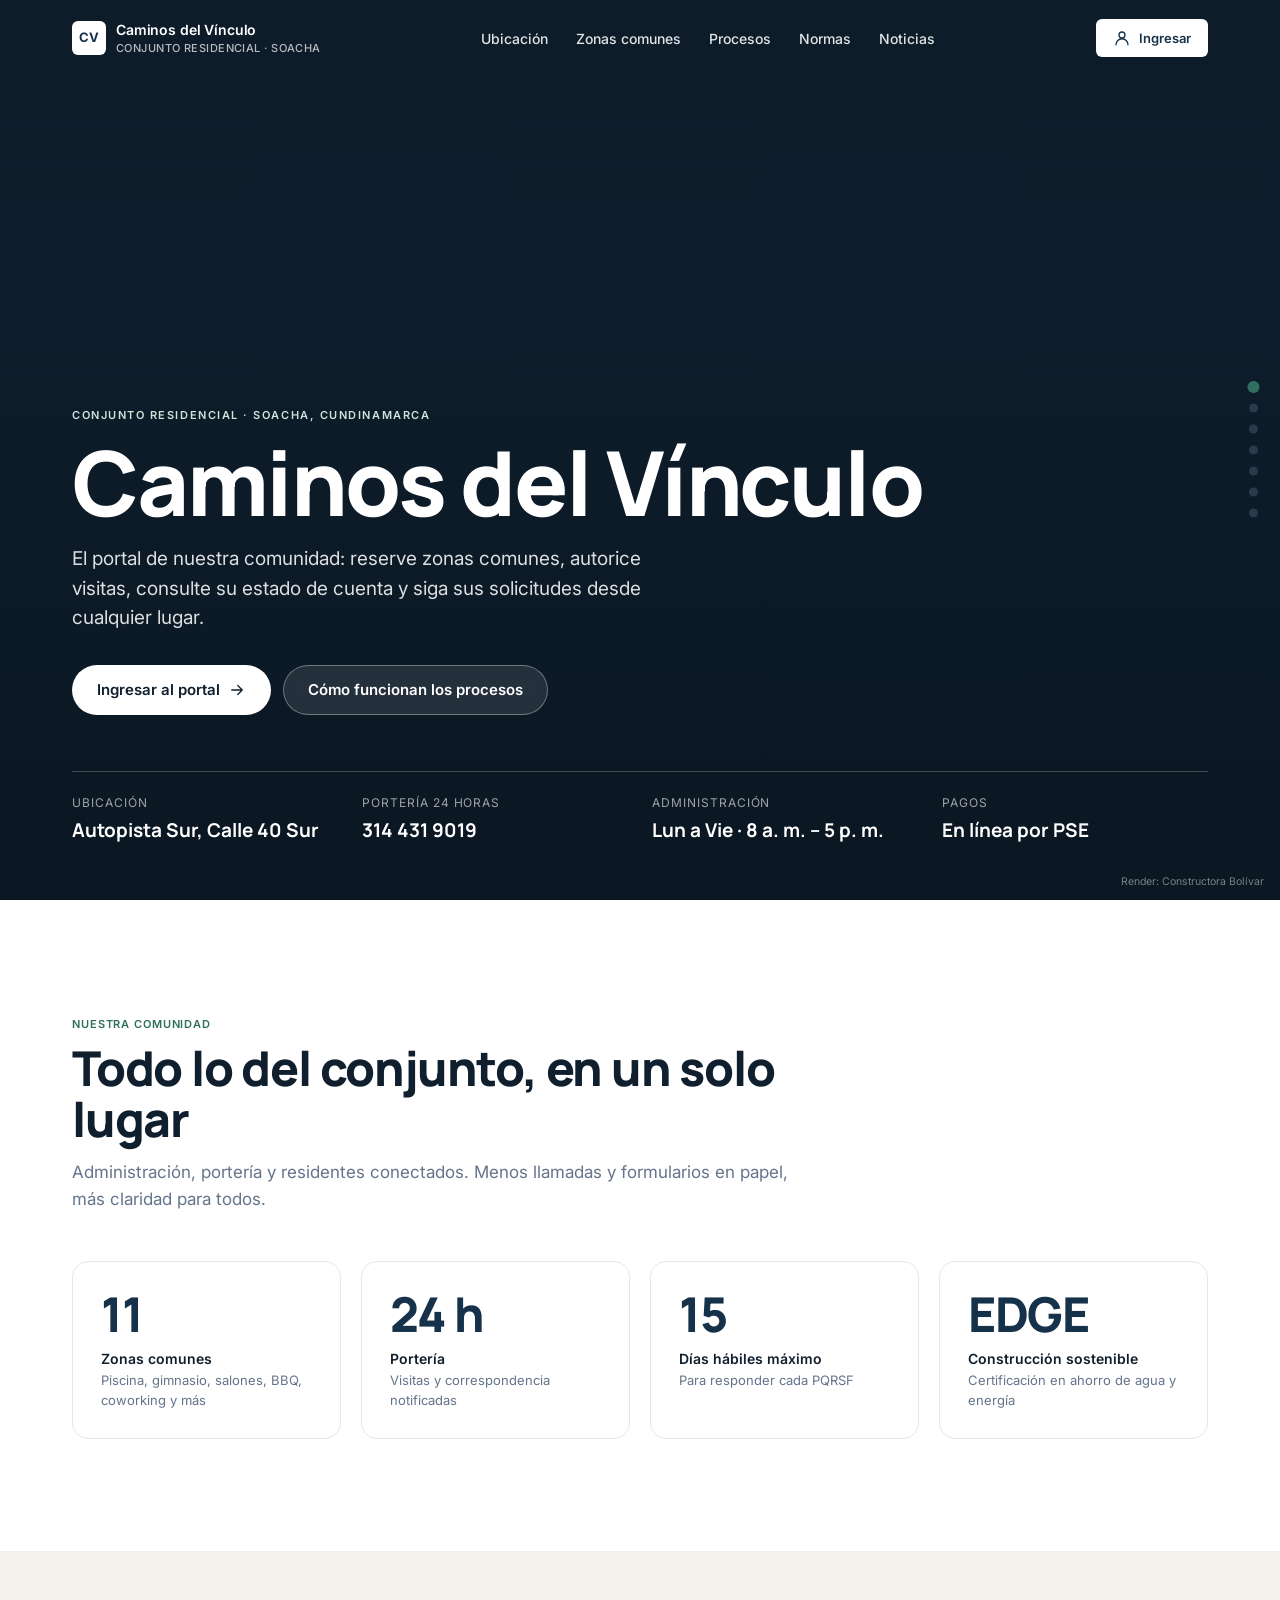
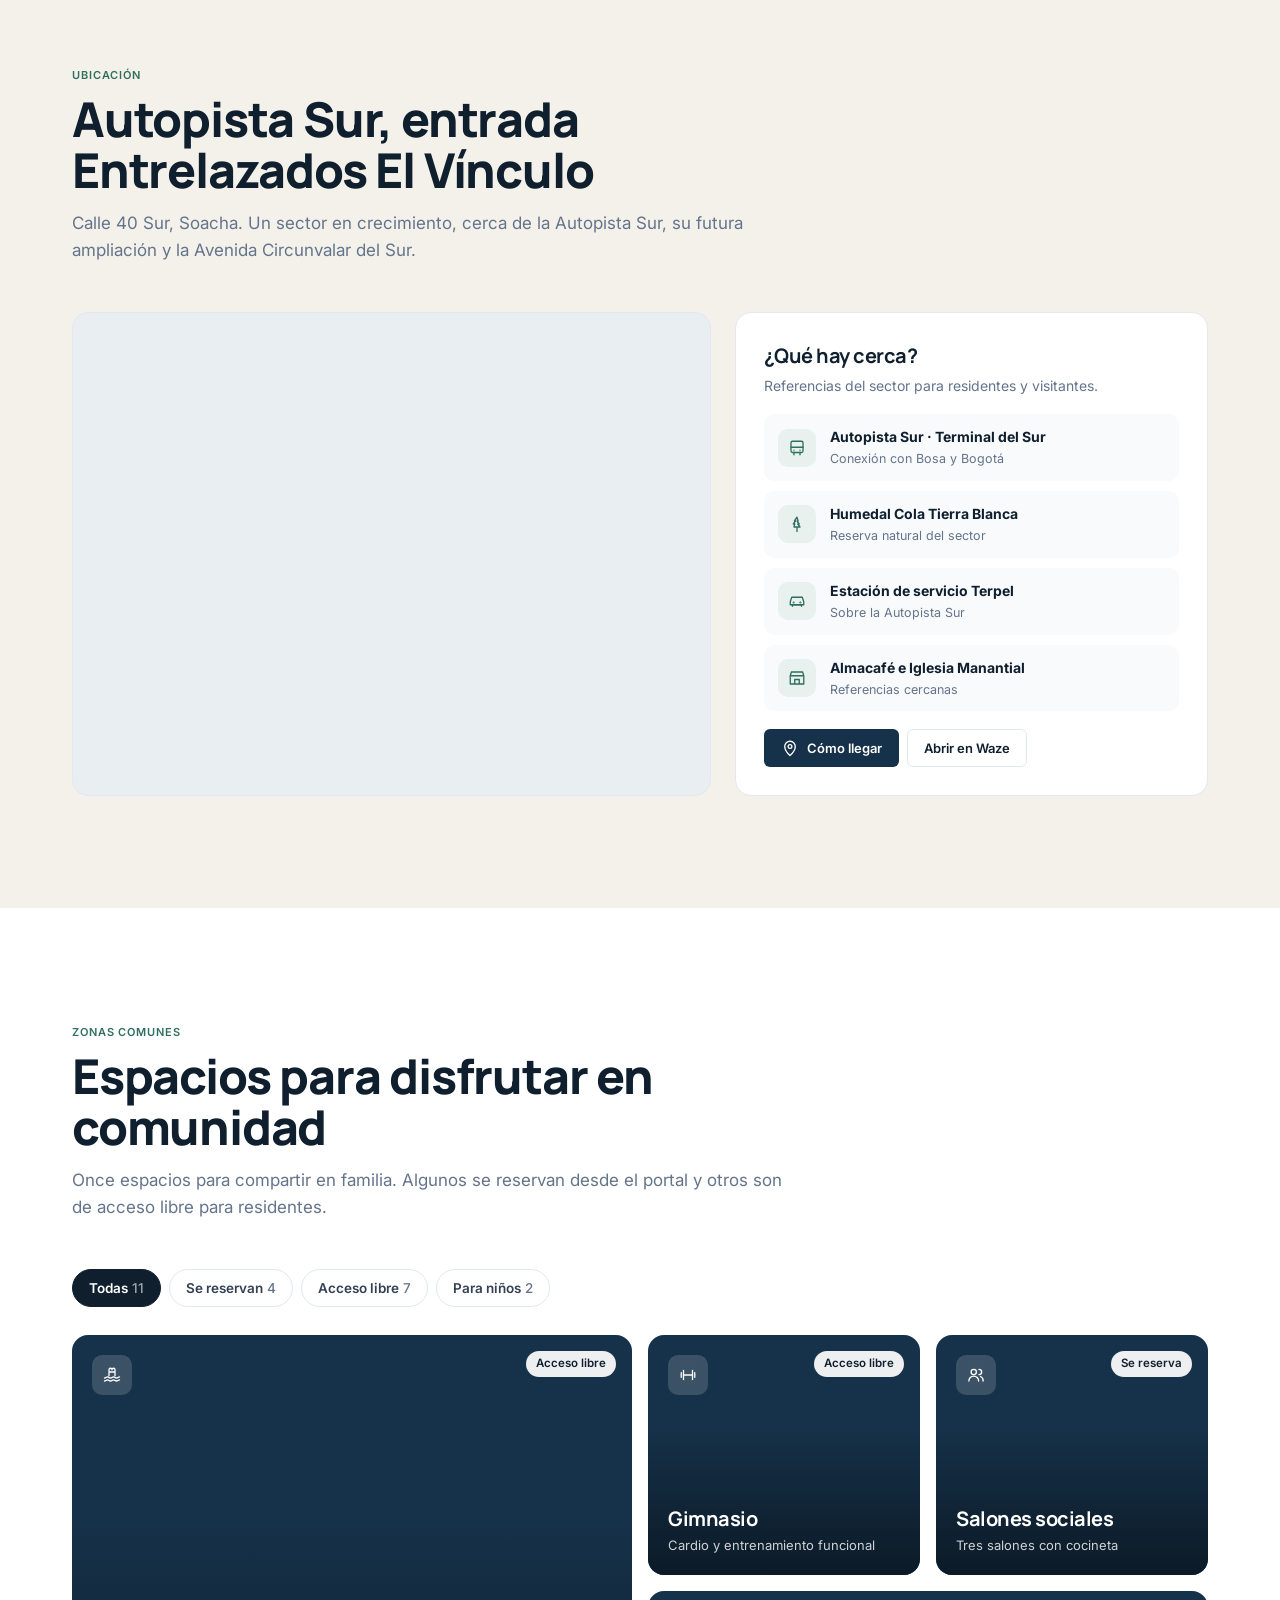
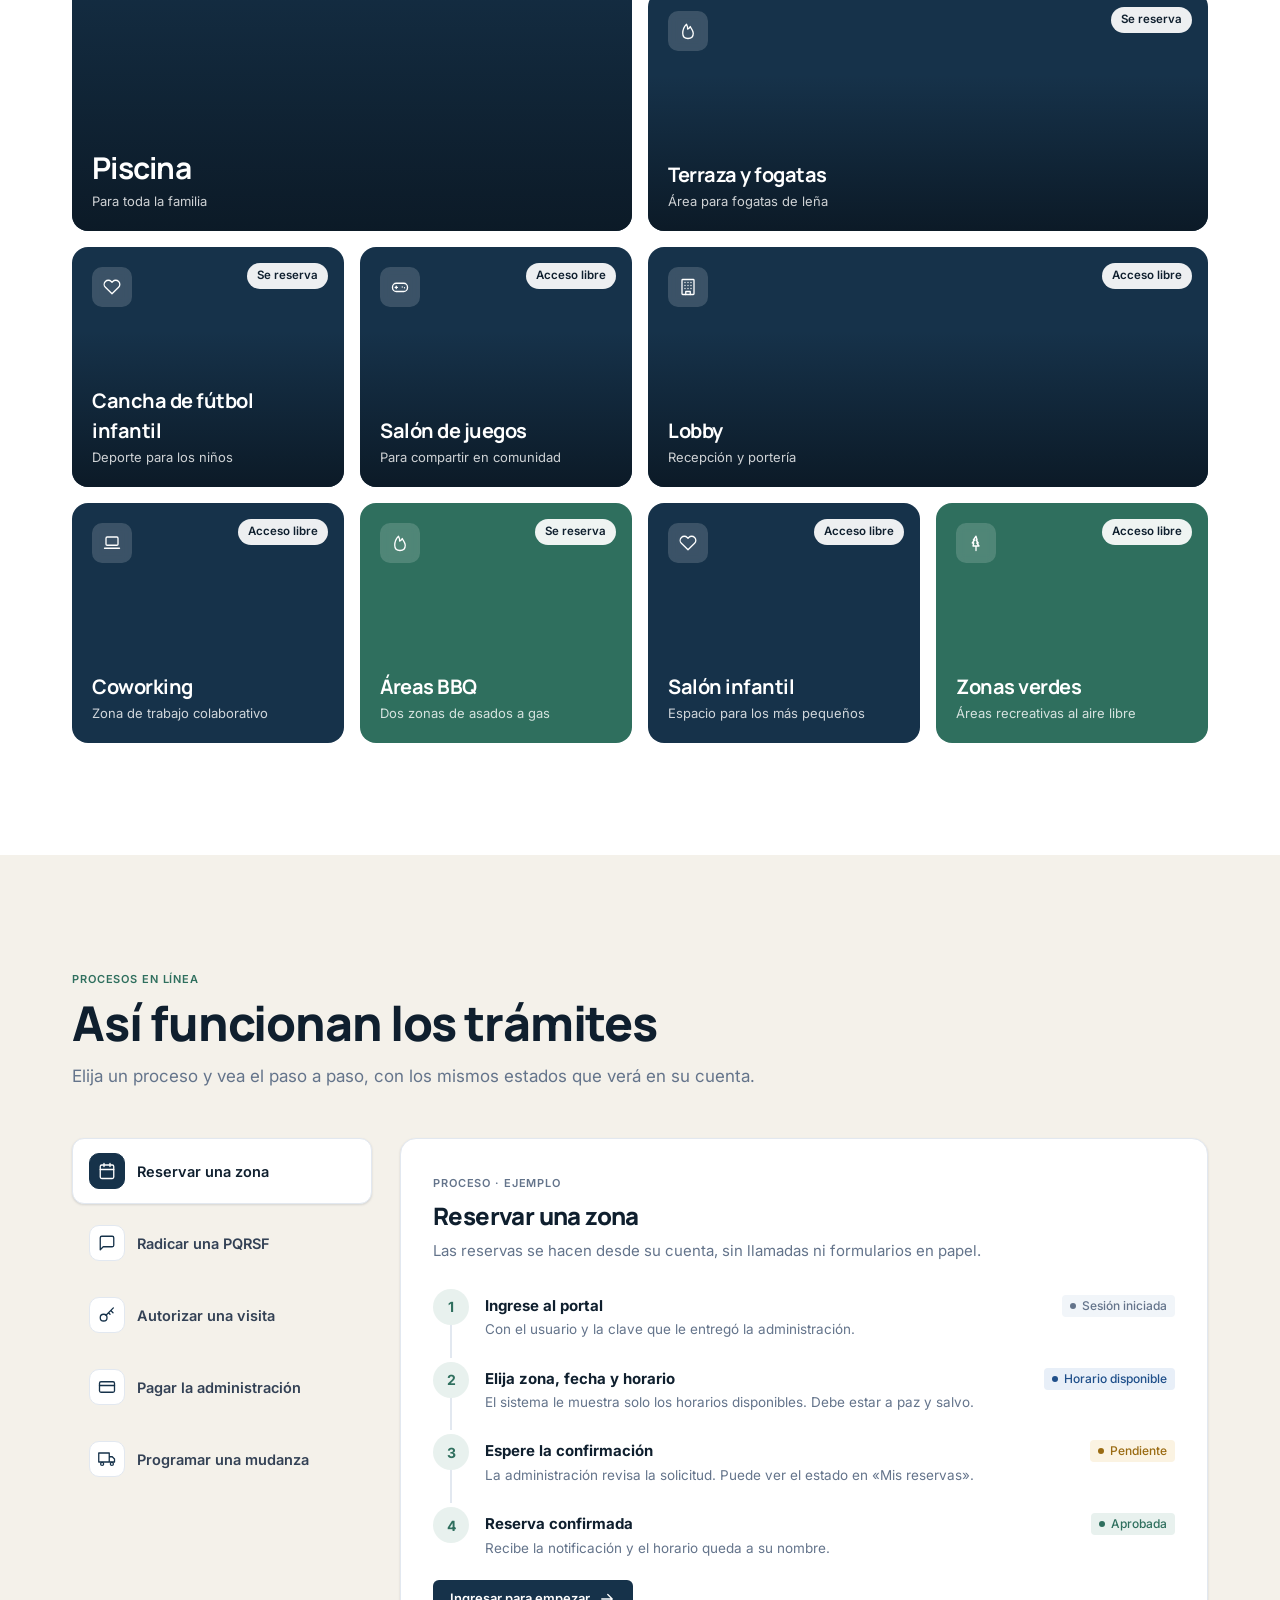
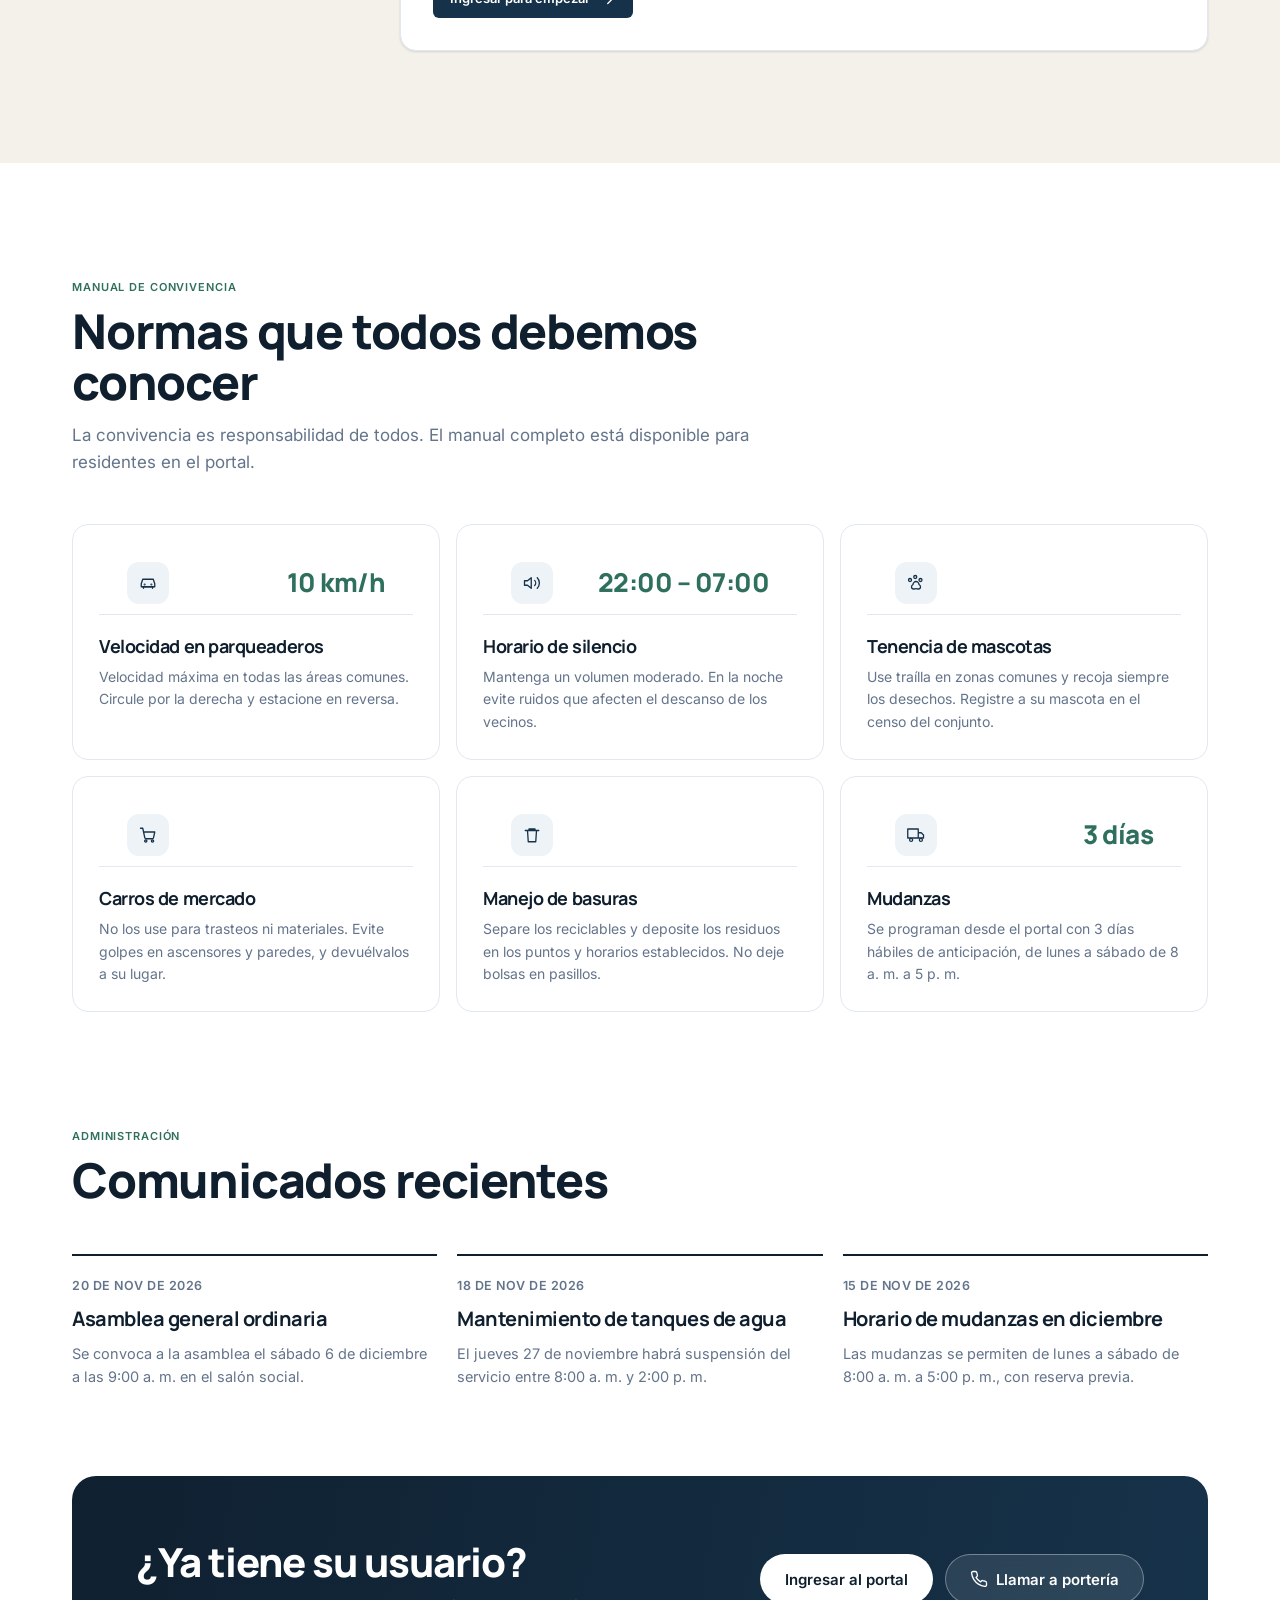
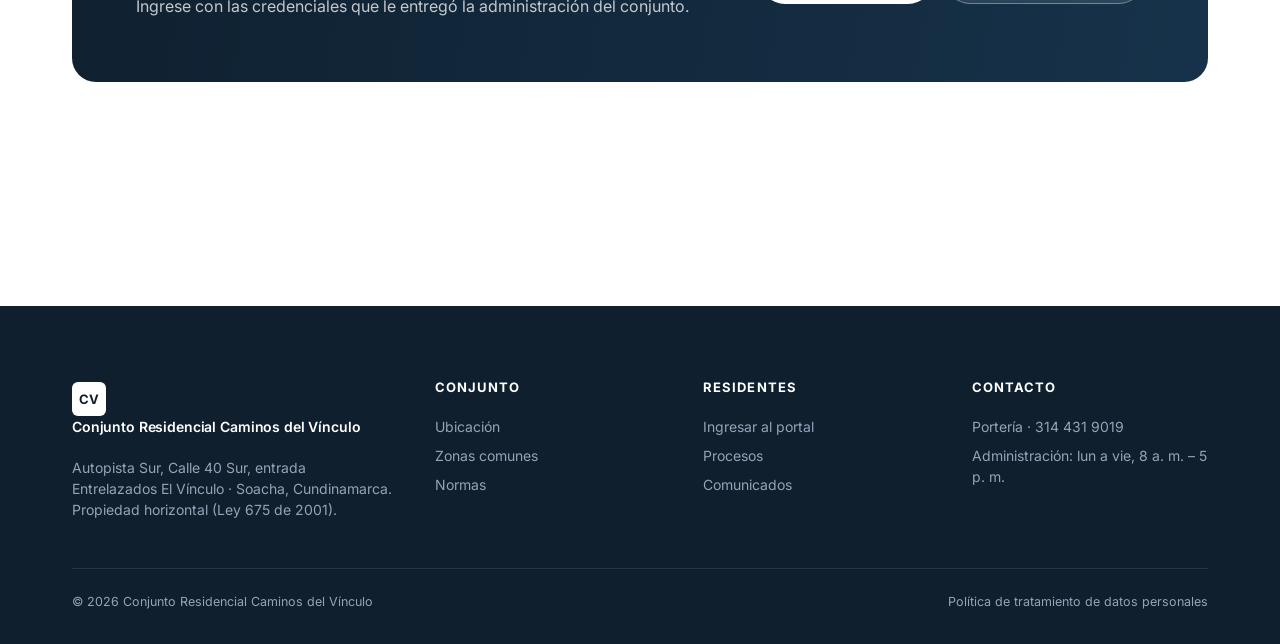
==== commit 19ff9fdf: "Inicio con fotos y datos reales del conjunto" ====
--- a/index.html
+++ b/index.html
@@ -36,13 +36,13 @@
       <a class="btn btn-lg btn-glass" href="#procesos">Cómo funcionan los procesos</a>
     </div>
     <div class="cover-facts">
-      <div><span>Ubicación</span><b>Autopista Sur · Soacha</b></div>
+      <div><span>Ubicación</span><b>Autopista Sur, Calle 40 Sur</b></div>
       <div><span>Portería 24 horas</span><b>314 431 9019</b></div>
       <div><span>Administración</span><b>Lun a Vie · 8 a. m. – 5 p. m.</b></div>
       <div><span>Pagos</span><b>En línea por PSE</b></div>
     </div>
   </div>
-  <span class="credit">Imagen de referencia</span>
+  <span class="credit">Render: Constructora Bolívar</span>
 </section>
 
 <section class="s" id="comunidad">
@@ -50,28 +50,28 @@
     <div class="s-h rv"><span class="eyebrow">Nuestra comunidad</span><h2>Todo lo del conjunto, en un solo lugar</h2>
       <p>Administración, portería y residentes conectados. Menos llamadas y formularios en papel, más claridad para todos.</p></div>
     <div class="stats rv">
-      <div class="stat"><b>8</b><span>Zonas comunes</span><small>Piscina, gimnasio, BBQ, coworking y más</small></div>
+      <div class="stat"><b>11</b><span>Zonas comunes</span><small>Piscina, gimnasio, salones, BBQ, coworking y más</small></div>
       <div class="stat"><b>24 h</b><span>Portería</span><small>Visitas y correspondencia notificadas</small></div>
       <div class="stat"><b>15</b><span>Días hábiles máximo</span><small>Para responder cada PQRSF</small></div>
-      <div class="stat"><b>100 %</b><span>Trámites en línea</span><small>Reservas, mudanzas, paz y salvo</small></div>
+      <div class="stat"><b>EDGE</b><span>Construcción sostenible</span><small>Certificación en ahorro de agua y energía</small></div>
     </div>
   </div>
 </section>
 
 <section class="s alt" id="ubicacion">
   <div class="wrap">
-    <div class="s-h rv"><span class="eyebrow">Ubicación</span><h2>Sobre la Autopista Sur, en Soacha</h2>
-      <p>Un sector en crecimiento, con conexión directa a Bogotá por la Autopista Sur y TransMilenio, y servicios cercanos para el día a día.</p></div>
+    <div class="s-h rv"><span class="eyebrow">Ubicación</span><h2>Autopista Sur, entrada Entrelazados El Vínculo</h2>
+      <p>Calle 40 Sur, Soacha. Un sector en crecimiento, cerca de la Autopista Sur, su futura ampliación y la Avenida Circunvalar del Sur.</p></div>
     <div class="loc rv">
       <div class="map"><iframe title="Mapa de ubicación del conjunto" loading="lazy" referrerpolicy="no-referrer-when-downgrade"
         src="https://maps.google.com/maps?q=4.570868,-74.297333&z=15&output=embed"></iframe></div>
       <div class="near">
         <h3>¿Qué hay cerca?</h3><p class="muted">Referencias del sector para residentes y visitantes.</p>
         <ul>
-          <li><span class="ic"><i data-i="bus"></i></span><div><b>Autopista Sur y TransMilenio Soacha</b><span>Conexión directa con Bogotá</span></div></li>
-          <li><span class="ic"><i data-i="store"></i></span><div><b>Comercio de la Autopista Sur</b><span>Supermercados y centros comerciales</span></div></li>
-          <li><span class="ic"><i data-i="school"></i></span><div><b>Colegios y jardines del sector</b><span>Oferta educativa cercana</span></div></li>
-          <li><span class="ic"><i data-i="tree"></i></span><div><b>Parques y zonas verdes</b><span>Espacios para caminar y para mascotas</span></div></li>
+          <li><span class="ic"><i data-i="bus"></i></span><div><b>Autopista Sur · Terminal del Sur</b><span>Conexión con Bosa y Bogotá</span></div></li>
+          <li><span class="ic"><i data-i="tree"></i></span><div><b>Humedal Cola Tierra Blanca</b><span>Reserva natural del sector</span></div></li>
+          <li><span class="ic"><i data-i="car"></i></span><div><b>Estación de servicio Terpel</b><span>Sobre la Autopista Sur</span></div></li>
+          <li><span class="ic"><i data-i="store"></i></span><div><b>Almacafé e Iglesia Manantial</b><span>Referencias cercanas</span></div></li>
         </ul>
         <div class="acts">
           <a class="btn btn-primary" target="_blank" rel="noopener" href="https://www.google.com/maps/dir/?api=1&destination=4.570868,-74.297333"><i data-i="pin"></i>Cómo llegar</a>
@@ -85,7 +85,7 @@
 <section class="s" id="zonas">
   <div class="wrap">
     <div class="s-h rv"><span class="eyebrow">Zonas comunes</span><h2>Espacios para disfrutar en comunidad</h2>
-      <p>Algunas zonas se reservan desde el portal y otras son de acceso libre para residentes. Consulte disponibilidad en tiempo real al ingresar.</p></div>
+      <p>Once espacios para compartir en familia. Algunos se reservan desde el portal y otros son de acceso libre para residentes.</p></div>
     <div class="chips rv" role="toolbar" aria-label="Filtrar zonas" id="chips"></div>
     <div class="zones rv" id="zones"></div>
   </div>
@@ -133,7 +133,7 @@
   <div class="wrap">
     <div class="cols">
       <div><a class="logo" href="index.html"><span class="mark">CV</span><span>Conjunto Residencial Caminos del Vínculo</span></a>
-        <p style="margin-top:16px;max-width:300px">Propiedad horizontal regida por la Ley 675 de 2001. Soacha, Cundinamarca.</p></div>
+        <p style="margin-top:16px;max-width:320px">Autopista Sur, Calle 40 Sur, entrada Entrelazados El Vínculo · Soacha, Cundinamarca. Propiedad horizontal (Ley 675 de 2001).</p></div>
       <div><h4>Conjunto</h4><a href="#ubicacion">Ubicación</a><a href="#zonas">Zonas comunes</a><a href="#normas">Normas</a></div>
       <div><h4>Residentes</h4><a href="login.html">Ingresar al portal</a><a href="#procesos">Procesos</a><a href="#noticias">Comunicados</a></div>
       <div><h4>Contacto</h4><a href="tel:3144319019">Portería · 314 431 9019</a><span style="display:block;padding:4px 0">Administración: lun a vie, 8 a. m. – 5 p. m.</span></div>
@@ -145,18 +145,22 @@
 <script src="assets/icons.js"></script>
 <script src="assets/data.js"></script>
 <script>
-// ---- Zonas comunes (fotos de referencia: reemplazar por fotos reales del conjunto) ----
-const IMG = id => `url('https://images.unsplash.com/${id}?auto=format&fit=crop&w=1000&q=70')`;
+// ---- Zonas comunes reales del conjunto (renders de Constructora Bolívar) ----
+// Para usar fotos propias, guárdelas en assets/img/ y cambie la ruta en "img".
+const CB = 'https://cbolivarstorageprod.blob.core.windows.net/files-v2/';
+const IMG = f => `url('${f.startsWith('http') || f.startsWith('assets') ? f : CB + f}')`;
 const ZONAS = [
-  { n: 'Piscina', d: 'Recreativa y para niños', t: ['reserva'], ic: 'pool', img: 'photo-1576013551627-0cc20b96c2a7', cls: 'big' },
-  { n: 'Gimnasio', d: 'Máquinas y peso libre', t: ['libre'], ic: 'dumbbell', img: 'photo-1534438327276-14e5300c3a48' },
-  { n: 'Coworking', d: 'Puestos de trabajo', t: ['reserva'], ic: 'laptop', img: 'photo-1497366216548-37526070297c' },
-  { n: 'Salón social', d: 'Celebraciones y reuniones', t: ['reserva'], ic: 'users', img: 'photo-1519167758481-83f550bb49b3', cls: 'wide' },
-  { n: 'Terraza BBQ', d: 'Asados en familia', t: ['reserva'], ic: 'flame', img: 'photo-1555939594-58d7cb561ad1' },
-  { n: 'Cancha múltiple', d: 'Fútbol y baloncesto', t: ['reserva'], ic: 'heart', img: 'photo-1574629810360-7efbbe195018' },
-  { n: 'Parque infantil', d: 'Para los más pequeños', t: ['libre', 'ninos'], ic: 'heart', img: 'photo-1575783970733-1aaedde1db74', cls: 'wide' },
-  { n: 'Salón de juegos', d: 'Mesa de juegos y consolas', t: ['libre', 'ninos'], ic: 'game', cls: 'plain dark wide' },
-  { n: 'Zonas verdes', d: 'Senderos y zona para mascotas', t: ['libre'], ic: 'tree', cls: 'plain wide' },
+  { n: 'Piscina', d: 'Para toda la familia', t: ['libre'], ic: 'pool', img: '2024-11/piscina-caminos-del-vinculo.webp', cls: 'big' },
+  { n: 'Gimnasio', d: 'Cardio y entrenamiento funcional', t: ['libre'], ic: 'dumbbell', img: '2026-04/cb_web_caminosdelvinculo_5_desktop.webp' },
+  { n: 'Salones sociales', d: 'Tres salones con cocineta', t: ['reserva'], ic: 'users', img: '2024-11/salon-social-camino-vinculo_0.webp' },
+  { n: 'Terraza y fogatas', d: 'Área para fogatas de leña', t: ['reserva'], ic: 'flame', img: '2024-11/terraza-caminos-vinculo-soacha_0.webp', cls: 'wide' },
+  { n: 'Cancha de fútbol infantil', d: 'Deporte para los niños', t: ['reserva', 'ninos'], ic: 'heart', img: '2025-03/cancha-mutiple-caminos-vinculo-constructora-bolivar.webp' },
+  { n: 'Salón de juegos', d: 'Para compartir en comunidad', t: ['libre'], ic: 'game', img: '2025-03/salon-juegos-caminos-vinculo.webp' },
+  { n: 'Lobby', d: 'Recepción y portería', t: ['libre'], ic: 'building', img: '2025-03/lobby-camino-vinculo.webp', cls: 'wide' },
+  { n: 'Coworking', d: 'Zona de trabajo colaborativo', t: ['libre'], ic: 'laptop', cls: 'plain dark' },
+  { n: 'Áreas BBQ', d: 'Dos zonas de asados a gas', t: ['reserva'], ic: 'flame', cls: 'plain' },
+  { n: 'Salón infantil', d: 'Espacio para los más pequeños', t: ['libre', 'ninos'], ic: 'heart', cls: 'plain dark' },
+  { n: 'Zonas verdes', d: 'Áreas recreativas al aire libre', t: ['libre'], ic: 'tree', cls: 'plain' },
 ];
 const FILTROS = [['todas', 'Todas'], ['reserva', 'Se reservan'], ['libre', 'Acceso libre'], ['ninos', 'Para niños']];
 const zEl = document.getElementById('zones'), cEl = document.getElementById('chips');
--- a/assets/styles.css
+++ b/assets/styles.css
@@ -109,7 +109,7 @@
 
 /* ---------- Login ---------- */
 .auth{display:grid;grid-template-columns:1.05fr 1fr;min-height:100vh}
-.auth-aside{background:radial-gradient(700px 400px at 100% 0%,rgba(47,111,94,.35),transparent 60%),linear-gradient(160deg,var(--brand),var(--ink));color:#fff;padding:48px 56px;display:flex;flex-direction:column;justify-content:space-between}
+.auth-aside{background:linear-gradient(160deg,rgba(22,50,74,.9),rgba(15,31,46,.95)),url('https://cbolivarstorageprod.blob.core.windows.net/files-v2/2024-11/fachada-caminos-del-vinculo.webp') center/cover,linear-gradient(160deg,var(--brand),var(--ink));color:#fff;padding:48px 56px;display:flex;flex-direction:column;justify-content:space-between}
 .auth-aside .logo{color:#fff}.auth-aside .logo .mark{background:#fff;color:var(--brand)}.auth-aside .logo small{color:#93a9bd}
 .auth-aside h2{font-size:34px;line-height:1.15;font-weight:600;letter-spacing:-.02em;max-width:460px}
 .auth-aside ul{margin-top:28px;display:flex;flex-direction:column;gap:14px}
--- a/assets/home.css
+++ b/assets/home.css
@@ -23,7 +23,7 @@
 /* Portada */
 .cover{position:relative;min-height:100vh;display:flex;align-items:flex-end;color:#fff;
   background:linear-gradient(180deg,rgba(10,22,33,.35) 0%,rgba(10,22,33,.25) 35%,rgba(10,22,33,.88) 100%),
-  url('https://images.unsplash.com/photo-1574362848149-11496d93a7c7?auto=format&fit=crop&w=2000&q=75') center/cover,var(--ink)}
+  url('https://cbolivarstorageprod.blob.core.windows.net/files-v2/2024-11/fachada-caminos-del-vinculo.webp') center 60%/cover,var(--ink)}
 .cover .wrap{width:100%;padding-top:120px;padding-bottom:56px}
 .cover .eyebrow{color:#cfe3da;letter-spacing:.14em}
 .cover h1{font-size:clamp(44px,7vw,92px);line-height:.98;font-weight:800;margin:14px 0 18px;max-width:900px}
@@ -121,7 +121,7 @@
 
 /* Llamado final y pie */
 .band{border-radius:24px;padding:64px;color:#fff;display:flex;justify-content:space-between;align-items:center;gap:32px;
-  background:linear-gradient(100deg,rgba(15,31,46,.94),rgba(22,50,74,.8)),url('https://images.unsplash.com/photo-1545324418-cc1a3fa10c00?auto=format&fit=crop&w=1600&q=70') center/cover,var(--brand)}
+  background:linear-gradient(100deg,rgba(15,31,46,.94),rgba(22,50,74,.8)),url('https://cbolivarstorageprod.blob.core.windows.net/files-v2/2024-11/urbanismo-caminos-del-vinculo.webp') center/cover,var(--brand)}
 .band h2{font-size:clamp(28px,3.4vw,40px);font-weight:800;line-height:1.1;max-width:560px}
 .band p{color:rgba(255,255,255,.75);margin-top:10px;font-size:16px}
 .f2{background:var(--ink);color:#94a3b8;padding:72px 0 32px;margin-top:112px;font-size:14px}
